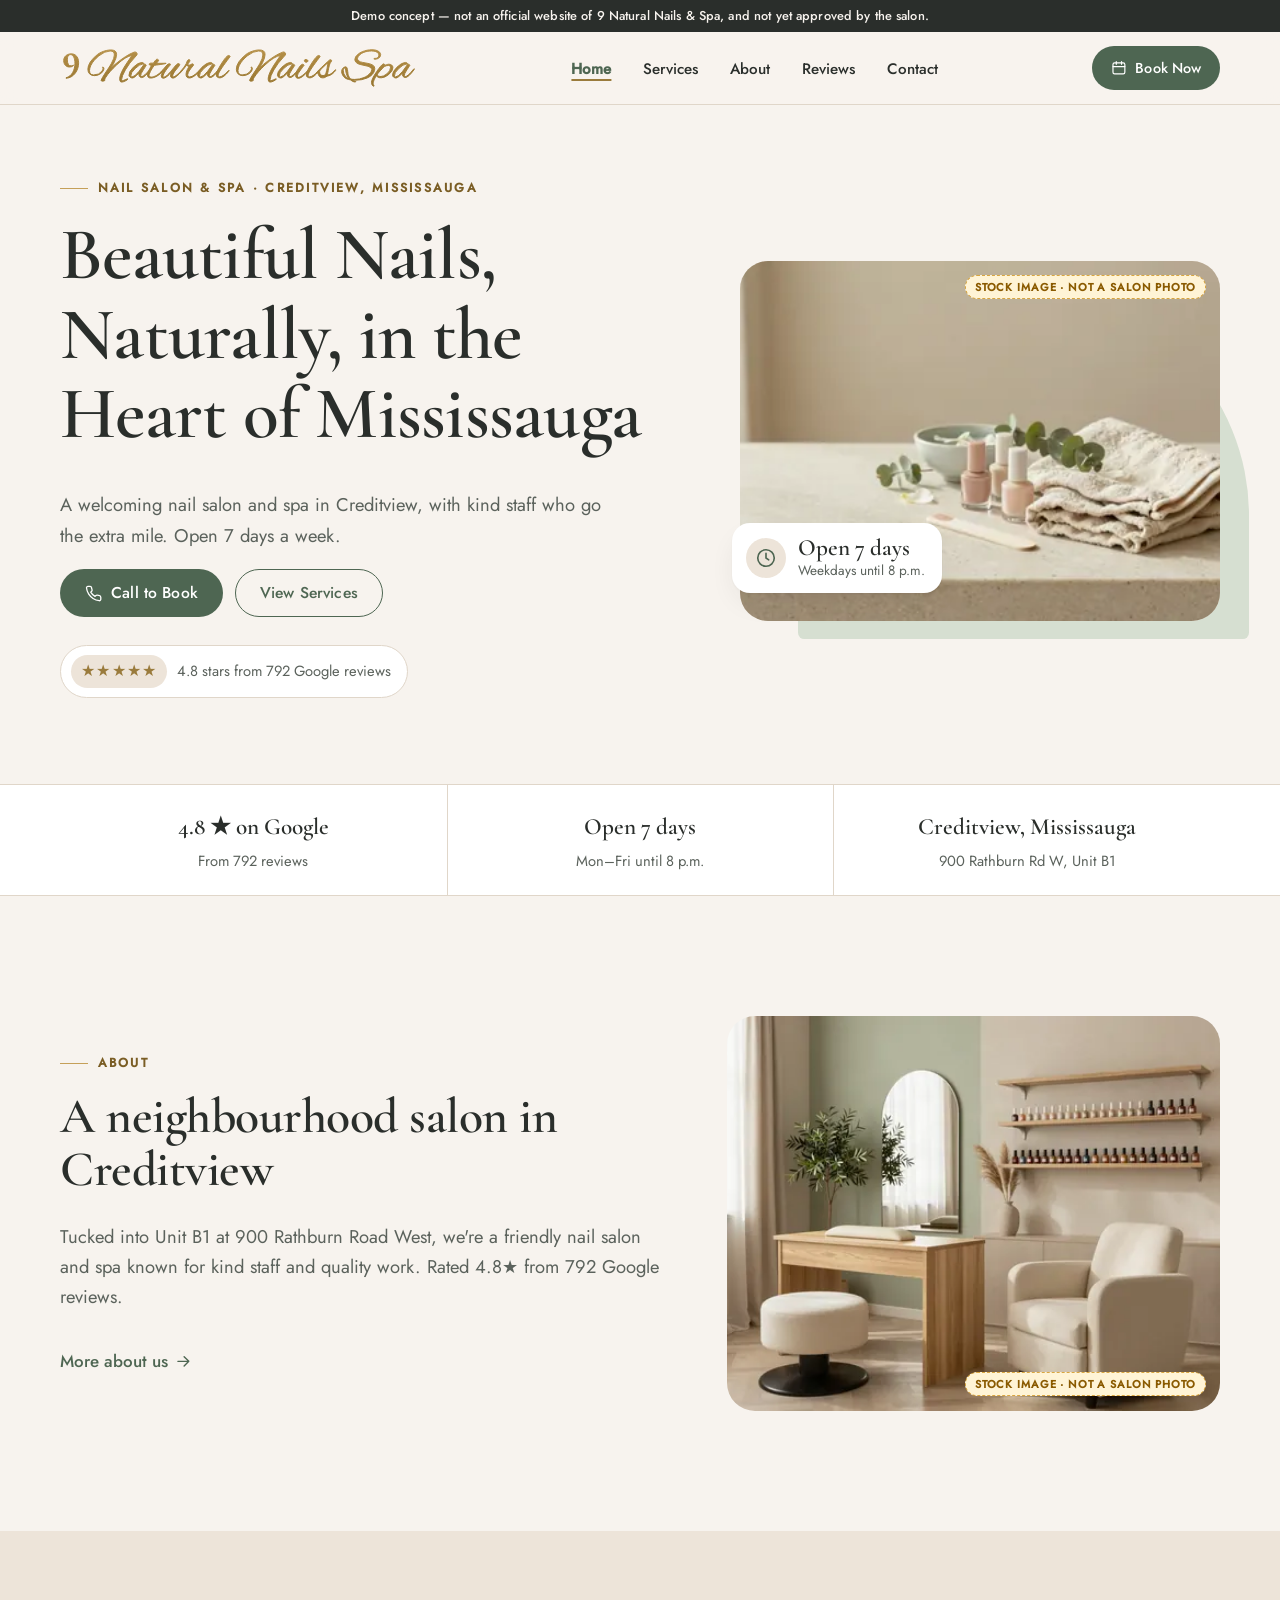
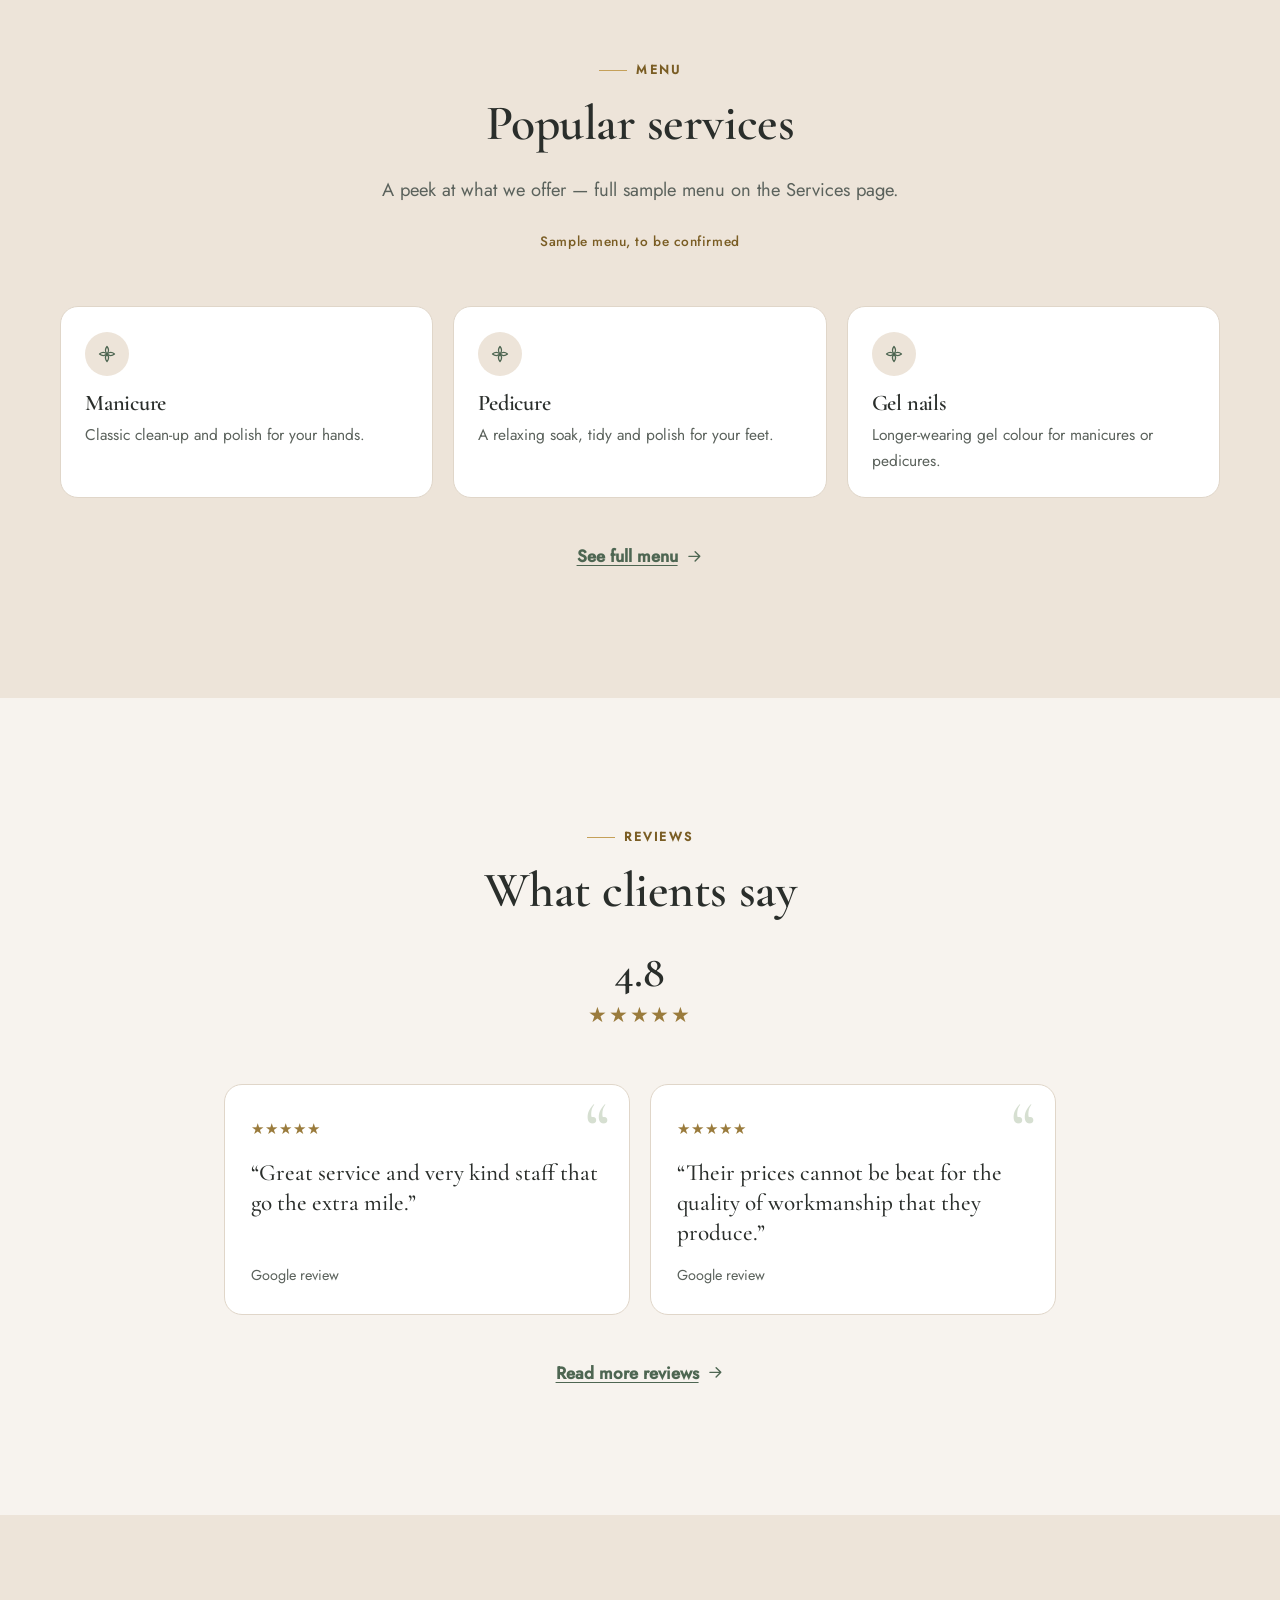
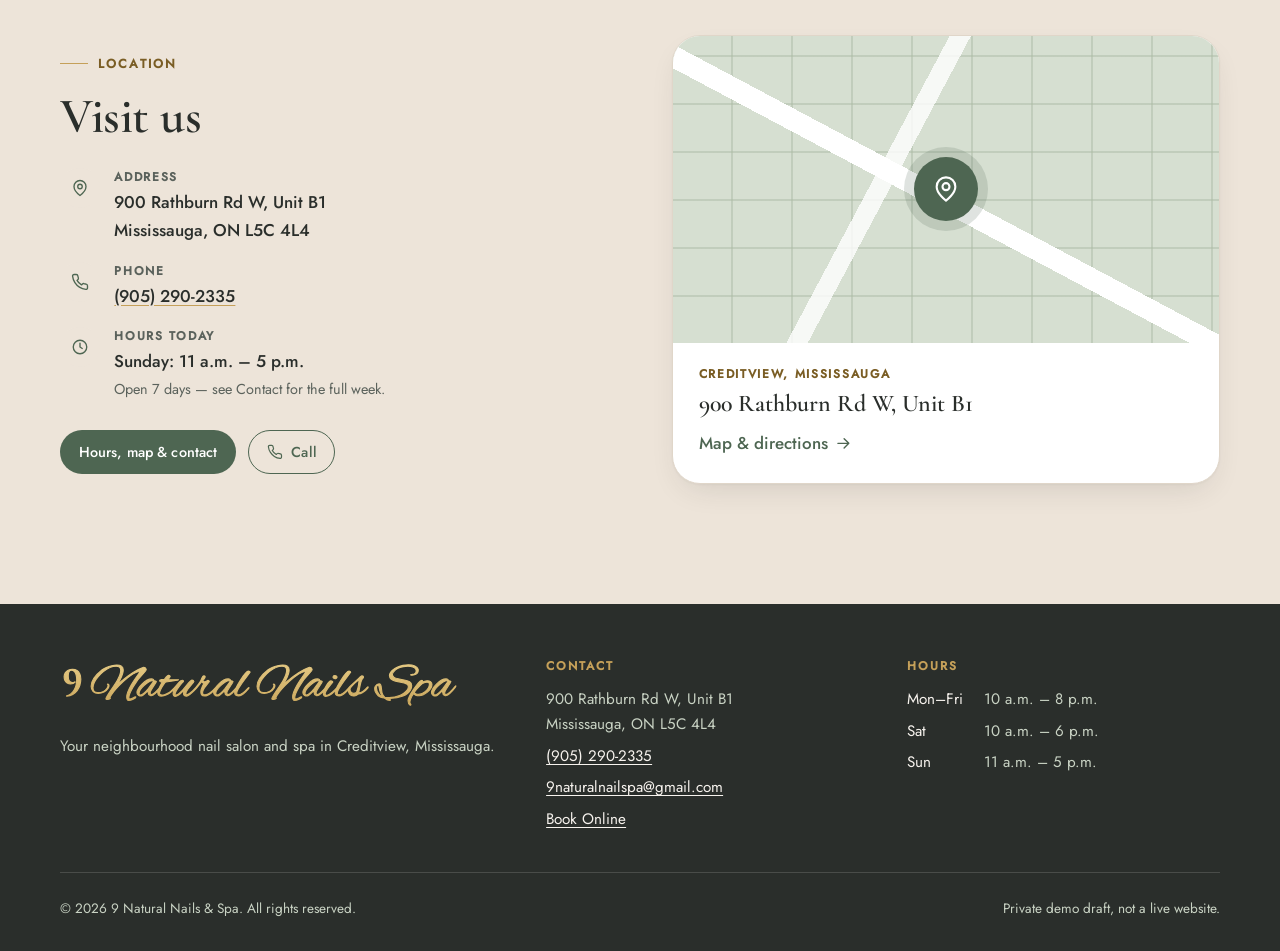
==== index.html @ 004d3442 "Add the static demo site for GitHub Pages. Publish the finished site at the repository root and note" ====
<!doctype html>
<html lang="en-CA">
<head>
  <meta charset="utf-8">
  <meta name="viewport" content="width=device-width, initial-scale=1, viewport-fit=cover">
  <title>9 Natural Nails &amp; Spa | Nail Salon Mississauga, Creditview</title>
  <meta name="description" content="Rated 4.8★ from 792 Google reviews. 9 Natural Nails &amp; Spa is a friendly nail salon and spa on Rathburn Rd W in Mississauga&#39;s Creditview. Open 7 days.">
  <meta name="robots" content="noindex, nofollow">
  <meta name="theme-color" content="#F7F3EE">
  <link rel="preload" href="fonts/cormorant-normal-500-600-latin.woff2" as="font" type="font/woff2" crossorigin>
  <link rel="preload" href="fonts/jost-normal-400-500-latin.woff2" as="font" type="font/woff2" crossorigin>
  <link rel="stylesheet" href="css/site.css?v=85d7e71a">
  <link rel="icon" type="image/svg+xml" href="img/logo-existing-refresh-mark.svg">
  <link rel="icon" href="img/favicon-existing-refresh.ico" sizes="any">
  <link rel="apple-touch-icon" href="img/apple-touch-icon-existing-refresh.png">
  <script type="application/ld+json">{"@context": "https://schema.org", "@type": "NailSalon", "name": "9 Natural Nails & Spa", "telephone": "+19052902335", "address": {"@type": "PostalAddress", "streetAddress": "900 Rathburn Rd W Unit B1", "addressLocality": "Mississauga", "addressRegion": "ON", "postalCode": "L5C 4L4", "addressCountry": "CA"}, "openingHoursSpecification": [{"@type": "OpeningHoursSpecification", "dayOfWeek": "https://schema.org/Monday", "opens": "10:00", "closes": "20:00"}, {"@type": "OpeningHoursSpecification", "dayOfWeek": "https://schema.org/Tuesday", "opens": "10:00", "closes": "20:00"}, {"@type": "OpeningHoursSpecification", "dayOfWeek": "https://schema.org/Wednesday", "opens": "10:00", "closes": "20:00"}, {"@type": "OpeningHoursSpecification", "dayOfWeek": "https://schema.org/Thursday", "opens": "10:00", "closes": "20:00"}, {"@type": "OpeningHoursSpecification", "dayOfWeek": "https://schema.org/Friday", "opens": "10:00", "closes": "20:00"}, {"@type": "OpeningHoursSpecification", "dayOfWeek": "https://schema.org/Saturday", "opens": "10:00", "closes": "18:00"}, {"@type": "OpeningHoursSpecification", "dayOfWeek": "https://schema.org/Sunday", "opens": "11:00", "closes": "17:00"}], "email": "9naturalnailspa@gmail.com", "hasMap": "https://www.google.com/maps/place/?q=place_id:ChIJ14RXcDBBK4gRsct4Qrg2f5c"}</script>
</head>
<body class="page-home">
<aside class="demo-banner" aria-label="Demo notice">
  <p class="container">Demo concept — not an official website of 9 Natural Nails &amp; Spa, and not yet approved by the salon.</p>
</aside>
<a class="skip-link" href="#main">Skip to content</a>
<header class="site-header">
  <div class="container header-inner">
    <a class="brand" href="index.html" aria-current="page">
      <img src="img/logo-existing-refresh.svg" alt="9 Natural Nails &amp; Spa" width="797" height="98">
    </a>

    <nav class="site-nav desktop-nav" aria-label="Main">
      <ul>
        <li><a href="index.html" aria-current="page">Home</a></li>
        <li><a href="services.html">Services</a></li>
        <li><a href="about.html">About</a></li>
        <li><a href="reviews.html">Reviews</a></li>
        <li><a href="contact.html">Contact</a></li>
      </ul>
    </nav>

    <div class="header-actions">
      <a class="btn btn--primary btn--sm header-book" href="contact.html#book"><svg viewBox="0 0 24 24" fill="none" stroke="currentColor" stroke-width="1.8" stroke-linecap="round" stroke-linejoin="round" aria-hidden="true" focusable="false"><rect x="3" y="4.5" width="18" height="16.5" rx="2.5"/><path d="M16 2.5v4M8 2.5v4M3 10h18"/></svg><span>Book Now</span></a>
      <button type="button" class="menu-toggle" id="menu-toggle" aria-controls="mobile-nav" aria-expanded="false">
        <span class="menu-toggle__icon" aria-hidden="true"><svg viewBox="0 0 24 24" fill="none" stroke="currentColor" stroke-width="1.8" stroke-linecap="round" aria-hidden="true" focusable="false"><path d="M4 7h16M4 12h16M4 17h16"/></svg></span>
        <span class="menu-toggle__label">Menu</span>
      </button>
    </div>
  </div>

  <div class="mobile-nav" id="mobile-nav" hidden>
    <nav aria-label="Mobile">
      <ul>
        <li><a href="index.html" aria-current="page">Home</a></li>
        <li><a href="services.html">Services</a></li>
        <li><a href="about.html">About</a></li>
        <li><a href="reviews.html">Reviews</a></li>
        <li><a href="contact.html">Contact</a></li>
        <li><a href="contact.html#book">Book Now</a></li>
        <li><a href="tel:+19052902335">Call (905) 290-2335</a></li>
      </ul>
    </nav>
  </div>
</header>
<main id="main">

<section class="hero hero--compact" aria-labelledby="hero-title">
  <div class="container hero-grid">
    <div class="hero-copy">
      <p class="eyebrow">Nail salon &amp; spa · Creditview, Mississauga</p>
      <h1 id="hero-title">Beautiful Nails, Naturally, in the Heart of Mississauga</h1>
      <p class="lead">A welcoming nail salon and spa in Creditview, with kind staff who go the extra mile. Open 7 days a week.</p>
      <div class="btn-row">
        <a class="btn btn--primary" href="tel:+19052902335"><svg viewBox="0 0 24 24" fill="none" stroke="currentColor" stroke-width="1.8" stroke-linecap="round" stroke-linejoin="round" aria-hidden="true" focusable="false"><path d="M22 16.9v3a2 2 0 0 1-2.2 2 19.8 19.8 0 0 1-8.6-3.1 19.5 19.5 0 0 1-6-6A19.8 19.8 0 0 1 2.1 4.2 2 2 0 0 1 4.1 2h3a2 2 0 0 1 2 1.7c.1 1 .4 1.9.7 2.8a2 2 0 0 1-.5 2.1L8 9.9a16 16 0 0 0 6 6l1.3-1.3a2 2 0 0 1 2.1-.4c.9.3 1.8.6 2.8.7a2 2 0 0 1 1.7 2z"/></svg>Call to Book</a>
        <a class="btn btn--ghost" href="services.html">View Services</a>
      </div>
      <p class="rating-chip"><span class="stars" aria-hidden="true">★★★★★</span><span>4.8 stars from 792 Google reviews</span></p>
    </div>
    <div class="hero-media">
      <div class="media media--hero" style="--focus: 72% 50%"><span class="ph-badge stock-badge">Stock image · not a salon photo</span>
  <img src="img/hero-800.webp" srcset="img/hero-480.webp 480w, img/hero-800.webp 800w, img/hero-1200.webp 1200w, img/hero-1600.webp 1600w" sizes="(min-width: 900px) 480px, 92vw" width="2048" height="1152" alt="Nude nail polish bottles, eucalyptus and a soft folded towel on a stone counter" fetchpriority="high" decoding="async">
</div>
      <p class="hero-badge"><svg viewBox="0 0 24 24" fill="none" stroke="currentColor" stroke-width="1.8" stroke-linecap="round" stroke-linejoin="round" aria-hidden="true" focusable="false"><circle cx="12" cy="12" r="9"/><path d="M12 7v5l3 2"/></svg><span><strong>Open 7 days</strong>Weekdays until 8 p.m.</span></p>
    </div>
  </div>
</section>

<section class="highlights" aria-label="At a glance">
  <ul class="container">
    <li><strong>4.8 ★ on Google</strong><span>From 792 reviews</span></li>
    <li><strong>Open 7 days</strong><span>Mon–Fri until 8 p.m.</span></li>
    <li><strong>Creditview, Mississauga</strong><span>900 Rathburn Rd W, Unit B1</span></li>
  </ul>
</section>

<section class="section" aria-labelledby="welcome-title">
  <div class="container teaser-grid">
    <div>
      <p class="eyebrow">About</p>
      <h2 id="welcome-title">A neighbourhood salon in Creditview</h2>
      <p class="lead">Tucked into Unit B1 at 900 Rathburn Road West, we&#39;re a friendly nail salon and spa known for kind staff and quality work. Rated 4.8★ from 792 Google reviews.</p>
      <a class="text-link" href="about.html">More about us<svg viewBox="0 0 24 24" fill="none" stroke="currentColor" stroke-width="1.8" stroke-linecap="round" stroke-linejoin="round" aria-hidden="true" focusable="false"><path d="M5 12h14M13 6l6 6-6 6"/></svg></a>
    </div>
    <div class="teaser-media">
      <div class="media "><span class="ph-badge stock-badge">Stock image · not a salon photo</span>
  <img src="img/interior-800.webp" srcset="img/interior-480.webp 480w, img/interior-800.webp 800w, img/interior-1200.webp 1200w, img/interior-1600.webp 1600w" sizes="(min-width: 900px) 480px, 92vw" width="1600" height="1200" alt="Calm, minimalist manicure station with a sage accent wall and shelves of nail polish" loading="lazy" decoding="async">
</div>
    </div>
  </div>
</section>

<section class="section section--alt" aria-labelledby="home-services-title">
  <div class="container">
    <div class="section-head section-head--center">
      <p class="eyebrow">Menu</p>
      <h2 id="home-services-title">Popular services</h2>
      <p class="lead">A peek at what we offer — full sample menu on the Services page.</p><p class="sample-note">Sample menu, to be confirmed</p>
    </div>
    <ul class="services-grid">
      <li class="service-card">
        <span class="service-card__icon"><svg viewBox="0 0 24 24" fill="none" stroke="currentColor" stroke-width="1.5" stroke-linecap="round" stroke-linejoin="round" aria-hidden="true" focusable="false"><path d="M12 3c2.5 3 2.5 6 0 9-2.5-3-2.5-6 0-9z"/><path d="M12 12c3-2.5 6-2.5 9 0-3 2.5-6 2.5-9 0z"/><path d="M12 12c-3-2.5-6-2.5-9 0 3 2.5 6 2.5 9 0z"/><path d="M12 12c2.5 3 2.5 6 0 9-2.5-3-2.5-6 0-9z"/></svg></span>
        <h3>Manicure</h3><p>Classic clean-up and polish for your hands.</p>
      </li>
      <li class="service-card">
        <span class="service-card__icon"><svg viewBox="0 0 24 24" fill="none" stroke="currentColor" stroke-width="1.5" stroke-linecap="round" stroke-linejoin="round" aria-hidden="true" focusable="false"><path d="M12 3c2.5 3 2.5 6 0 9-2.5-3-2.5-6 0-9z"/><path d="M12 12c3-2.5 6-2.5 9 0-3 2.5-6 2.5-9 0z"/><path d="M12 12c-3-2.5-6-2.5-9 0 3 2.5 6 2.5 9 0z"/><path d="M12 12c2.5 3 2.5 6 0 9-2.5-3-2.5-6 0-9z"/></svg></span>
        <h3>Pedicure</h3><p>A relaxing soak, tidy and polish for your feet.</p>
      </li>
      <li class="service-card">
        <span class="service-card__icon"><svg viewBox="0 0 24 24" fill="none" stroke="currentColor" stroke-width="1.5" stroke-linecap="round" stroke-linejoin="round" aria-hidden="true" focusable="false"><path d="M12 3c2.5 3 2.5 6 0 9-2.5-3-2.5-6 0-9z"/><path d="M12 12c3-2.5 6-2.5 9 0-3 2.5-6 2.5-9 0z"/><path d="M12 12c-3-2.5-6-2.5-9 0 3 2.5 6 2.5 9 0z"/><path d="M12 12c2.5 3 2.5 6 0 9-2.5-3-2.5-6 0-9z"/></svg></span>
        <h3>Gel nails</h3><p>Longer-wearing gel colour for manicures or pedicures.</p>
      </li>
    </ul>
    <p class="center-link"><a href="services.html">See full menu<svg viewBox="0 0 24 24" fill="none" stroke="currentColor" stroke-width="1.8" stroke-linecap="round" stroke-linejoin="round" aria-hidden="true" focusable="false"><path d="M5 12h14M13 6l6 6-6 6"/></svg></a></p>
  </div>
</section>

<section class="section" aria-labelledby="home-reviews-title">
  <div class="container">
    <div class="section-head section-head--center">
      <p class="eyebrow">Reviews</p>
      <h2 id="home-reviews-title">What clients say</h2>
      <div class="rating-summary rating-summary--sm">
        <span class="rating-summary__score" aria-hidden="true">4.8</span>
        <span class="stars" role="img" aria-label="4.8 out of 5 stars">★★★★★</span>
      </div>
    </div>
    <ul class="quotes quotes--two">
      <li>
        <figure class="quote"><span class="stars" role="img" aria-label="5 out of 5 stars">★★★★★</span>
          <blockquote><p>“Great service and very kind staff that go the extra mile.”</p></blockquote>
          <figcaption>Google review</figcaption>
        </figure>
      </li>
      <li>
        <figure class="quote"><span class="stars" role="img" aria-label="5 out of 5 stars">★★★★★</span>
          <blockquote><p>“Their prices cannot be beat for the quality of workmanship that they produce.”</p></blockquote>
          <figcaption>Google review</figcaption>
        </figure>
      </li>
    </ul>
    <p class="center-link"><a href="reviews.html">Read more reviews<svg viewBox="0 0 24 24" fill="none" stroke="currentColor" stroke-width="1.8" stroke-linecap="round" stroke-linejoin="round" aria-hidden="true" focusable="false"><path d="M5 12h14M13 6l6 6-6 6"/></svg></a></p>
  </div>
</section>

<section class="section section--alt" aria-labelledby="home-visit-title">
  <div class="container visit-split">
    <div class="visit-slim">
      <p class="eyebrow">Location</p>
      <h2 id="home-visit-title">Visit us</h2>
      <ul class="contact-list">
        <li><span class="ico"><svg viewBox="0 0 24 24" fill="none" stroke="currentColor" stroke-width="1.8" stroke-linecap="round" stroke-linejoin="round" aria-hidden="true" focusable="false"><path d="M20 10c0 6-8 12-8 12S4 16 4 10a8 8 0 0 1 16 0z"/><circle cx="12" cy="10" r="3"/></svg></span><div><span class="label">Address</span>
          <span class="value">900 Rathburn Rd W, Unit B1<br>Mississauga, ON L5C 4L4</span></div></li>
        <li><span class="ico"><svg viewBox="0 0 24 24" fill="none" stroke="currentColor" stroke-width="1.8" stroke-linecap="round" stroke-linejoin="round" aria-hidden="true" focusable="false"><path d="M22 16.9v3a2 2 0 0 1-2.2 2 19.8 19.8 0 0 1-8.6-3.1 19.5 19.5 0 0 1-6-6A19.8 19.8 0 0 1 2.1 4.2 2 2 0 0 1 4.1 2h3a2 2 0 0 1 2 1.7c.1 1 .4 1.9.7 2.8a2 2 0 0 1-.5 2.1L8 9.9a16 16 0 0 0 6 6l1.3-1.3a2 2 0 0 1 2.1-.4c.9.3 1.8.6 2.8.7a2 2 0 0 1 1.7 2z"/></svg></span><div><span class="label">Phone</span><a href="tel:+19052902335">(905) 290-2335</a></div></li>
        <li><span class="ico"><svg viewBox="0 0 24 24" fill="none" stroke="currentColor" stroke-width="1.8" stroke-linecap="round" stroke-linejoin="round" aria-hidden="true" focusable="false"><circle cx="12" cy="12" r="9"/><path d="M12 7v5l3 2"/></svg></span><div><span class="label">Hours today</span>
          <span class="value" id="hours-today"
            data-hours='[{"day": "Monday", "display": "10 a.m. – 8 p.m.", "closed": false}, {"day": "Tuesday", "display": "10 a.m. – 8 p.m.", "closed": false}, {"day": "Wednesday", "display": "10 a.m. – 8 p.m.", "closed": false}, {"day": "Thursday", "display": "10 a.m. – 8 p.m.", "closed": false}, {"day": "Friday", "display": "10 a.m. – 8 p.m.", "closed": false}, {"day": "Saturday", "display": "10 a.m. – 6 p.m.", "closed": false}, {"day": "Sunday", "display": "11 a.m. – 5 p.m.", "closed": false}]'>Mon–Fri 10 a.m. – 8 p.m. · Sat 10 a.m. – 6 p.m. · Sun 11 a.m. – 5 p.m.</span>
          <span class="sub" id="hours-today-note">Full week shown until JavaScript loads.</span>
        </div></li>
      </ul>
      <div class="btn-row">
        <a class="btn btn--primary btn--sm" href="contact.html">Hours, map &amp; contact</a>
        <a class="btn btn--ghost btn--sm" href="tel:+19052902335" aria-label="Call (905) 290-2335"><svg viewBox="0 0 24 24" fill="none" stroke="currentColor" stroke-width="1.8" stroke-linecap="round" stroke-linejoin="round" aria-hidden="true" focusable="false"><path d="M22 16.9v3a2 2 0 0 1-2.2 2 19.8 19.8 0 0 1-8.6-3.1 19.5 19.5 0 0 1-6-6A19.8 19.8 0 0 1 2.1 4.2 2 2 0 0 1 4.1 2h3a2 2 0 0 1 2 1.7c.1 1 .4 1.9.7 2.8a2 2 0 0 1-.5 2.1L8 9.9a16 16 0 0 0 6 6l1.3-1.3a2 2 0 0 1 2.1-.4c.9.3 1.8.6 2.8.7a2 2 0 0 1 1.7 2z"/></svg>Call</a>
      </div>
    </div>
    <a class="map-card" href="contact.html#map">
      <span class="map-card__art" aria-hidden="true"><span class="map-card__pin"><svg viewBox="0 0 24 24" fill="none" stroke="currentColor" stroke-width="1.8" stroke-linecap="round" stroke-linejoin="round" aria-hidden="true" focusable="false"><path d="M20 10c0 6-8 12-8 12S4 16 4 10a8 8 0 0 1 16 0z"/><circle cx="12" cy="10" r="3"/></svg></span></span>
      <span class="map-card__body">
        <span class="map-card__kicker">Creditview, Mississauga</span>
        <span class="map-card__title">900 Rathburn Rd W, Unit B1</span>
        <span class="map-card__link">Map &amp; directions<svg viewBox="0 0 24 24" fill="none" stroke="currentColor" stroke-width="1.8" stroke-linecap="round" stroke-linejoin="round" aria-hidden="true" focusable="false"><path d="M5 12h14M13 6l6 6-6 6"/></svg></span>
      </span>
    </a>
  </div>
</section>

</main>
<footer class="site-footer">
  <div class="container">
    <div class="footer-grid">
      <div>
        <a class="brand" href="index.html"><img src="img/logo-existing-refresh-reversed.svg" alt="9 Natural Nails &amp; Spa" width="797" height="98" decoding="async">
        </a>
        <p style="margin-top:1rem">Your neighbourhood nail salon and spa in Creditview, Mississauga.</p>
      </div>
      <div>
        <h2>Contact</h2>
        <ul>
          <li>900 Rathburn Rd W, Unit B1<br>Mississauga, ON L5C 4L4</li>
          <li><a href="tel:+19052902335">(905) 290-2335</a></li><li><a href="mailto:9naturalnailspa@gmail.com">9naturalnailspa@gmail.com</a></li>
          <li><a href="contact.html#book">Book Online</a></li>
        </ul>
      </div>
      <div>
        <h2>Hours</h2>
        <ul>
          <li><span class="footer-day">Mon–Fri</span> 10 a.m. – 8 p.m.</li>
          <li><span class="footer-day">Sat</span> 10 a.m. – 6 p.m.</li>
          <li><span class="footer-day">Sun</span> 11 a.m. – 5 p.m.</li>
        </ul>
      </div>
    </div>
    <div class="footer-bottom">
      <span>© 2026 9 Natural Nails &amp; Spa. All rights reserved.</span><span>Private demo draft, not a live website.</span>
    </div>
  </div>
</footer>

<nav class="mobile-callbar" aria-label="Quick actions">
  <a class="btn btn--primary" href="tel:+19052902335" aria-label="Call (905) 290-2335"><svg viewBox="0 0 24 24" fill="none" stroke="currentColor" stroke-width="1.8" stroke-linecap="round" stroke-linejoin="round" aria-hidden="true" focusable="false"><path d="M22 16.9v3a2 2 0 0 1-2.2 2 19.8 19.8 0 0 1-8.6-3.1 19.5 19.5 0 0 1-6-6A19.8 19.8 0 0 1 2.1 4.2 2 2 0 0 1 4.1 2h3a2 2 0 0 1 2 1.7c.1 1 .4 1.9.7 2.8a2 2 0 0 1-.5 2.1L8 9.9a16 16 0 0 0 6 6l1.3-1.3a2 2 0 0 1 2.1-.4c.9.3 1.8.6 2.8.7a2 2 0 0 1 1.7 2z"/></svg>Call</a>
  <a class="btn btn--ghost" href="contact.html"><svg viewBox="0 0 24 24" fill="none" stroke="currentColor" stroke-width="1.8" stroke-linecap="round" stroke-linejoin="round" aria-hidden="true" focusable="false"><path d="M20 10c0 6-8 12-8 12S4 16 4 10a8 8 0 0 1 16 0z"/><circle cx="12" cy="10" r="3"/></svg>Visit</a>
</nav>
<script src="js/site.js?v=85d7e71a" defer></script>
</body>
</html>
---- css/site.css ----
@font-face {
  font-family: "Cormorant Garamond";
  font-style: normal;
  font-weight: 500 600;
  font-display: swap;
  src: url("../fonts/cormorant-normal-500-600-latin.woff2") format("woff2");
}
@font-face {
  font-family: "Jost";
  font-style: normal;
  font-weight: 400 500;
  font-display: swap;
  src: url("../fonts/jost-normal-400-500-latin.woff2") format("woff2");
}

:root {

  --color-ink:          #2A2E2B;
  --color-primary:      #4E6652;
  --color-primary-dark: #3E5242;
  --color-secondary:    #A9B8A2;
  --color-gold:         #C5A059;
  --color-gold-light:   #E6CB85;
  --color-gold-text:    #7A5D24;
  --color-gold-ui:      #9A7B3C;
  --gradient-gold:      linear-gradient(180deg, #E6CB85, #C9A55A);
  --color-accent:       var(--color-gold);
  --color-accent-text:  var(--color-gold-text);
  --color-surface-sand: #EDE4D9;
  --color-bg:           #F7F3EE;
  --color-on-primary:   #FFFFFF;

  --color-text:         var(--color-ink);
  --color-text-muted:   #5B625C;
  --color-surface:      #FFFFFF;
  --color-surface-alt:  var(--color-surface-sand);
  --color-line:         #E0D6C9;
  --color-primary-ink:  var(--color-on-primary);
  --color-accent-soft:  #D6DFD1;
  --color-star:         var(--color-gold-ui);
  --color-dark:         var(--color-ink);
  --color-dark-ink:     var(--color-bg);
  --color-footer-bg:    var(--color-ink);
  --color-footer-ink:   var(--color-bg);
  --color-footer-muted: #C9D3C4;
  --color-footer-head:  var(--color-gold);

  --font-display: "Cormorant Garamond", "Cormorant", Garamond, "Times New Roman", serif;
  --font-body:    "Jost", "Helvetica Neue", Arial, sans-serif;
  --fw-display: 600;
  --fw-display-light: 500;
  --fw-body: 400;
  --fw-body-strong: 500;

  --radius-sm: 10px;
  --radius-md: 18px;
  --radius-lg: 28px;
  --radius-arch: 999px 999px var(--radius-lg) var(--radius-lg);
  --shadow-soft: 0 1px 2px rgba(42, 46, 43, .04), 0 12px 32px -12px rgba(42, 46, 43, .16);
  --container: 1160px;
  --logo-height: 44px;
}

*, *::before, *::after { box-sizing: border-box; }
html { -webkit-text-size-adjust: 100%; scroll-behavior: smooth; scroll-padding-top: 88px; }
@media (prefers-reduced-motion: reduce) { html { scroll-behavior: auto; } * { transition: none !important; } }
body {
  margin: 0;
  font-family: var(--font-body);
  font-weight: var(--fw-body, 400);
  font-size: 1.0625rem;
  line-height: 1.65;
  color: var(--color-text);
  background: var(--color-bg);
  text-rendering: optimizeLegibility;
  -webkit-font-smoothing: antialiased;
}
img { max-width: 100%; height: auto; display: block; }
a { color: var(--color-primary); text-underline-offset: .2em; }
a:hover { color: var(--color-primary-dark); }
:focus-visible { outline: 3px solid var(--color-gold-ui, #9A7B3C); outline-offset: 3px; border-radius: 4px; }

h1, h2, h3 { font-family: var(--font-display); font-weight: var(--fw-display, 600); line-height: 1.08; letter-spacing: -.01em; margin: 0 0 .5em; color: var(--color-text); font-variant-numeric: lining-nums; }
h1 { font-size: clamp(2.6rem, 9vw, 4.6rem); }
h2 { font-size: clamp(2.1rem, 6vw, 3.1rem); }
h3 { font-size: 1.55rem; }
p { margin: 0 0 1em; }

.container { width: min(100% - 2.5rem, var(--container)); margin-inline: auto; }
.section { padding-block: clamp(4rem, 10vw, 7.5rem); }
.section--alt { background: var(--color-surface-alt); }
.section-head { max-width: 40rem; margin-bottom: clamp(2rem, 5vw, 3.25rem); }
.section-head--center { margin-inline: auto; text-align: center; }
.eyebrow {
  display: inline-flex; align-items: center; gap: .6rem;
  font-size: .78rem; font-weight: 600; letter-spacing: .18em; text-transform: uppercase;
  color: var(--color-accent-text, var(--color-primary)); margin-bottom: 1rem;
}
.eyebrow::before { content: ""; width: 1.75rem; height: 1px; background: var(--color-accent); }
.media img { object-position: var(--focus, 50% 50%); }
.media .stock-badge { position: absolute; right: .9rem; bottom: .9rem; z-index: 2; margin: 0; }
.lead { font-size: 1.15rem; color: var(--color-text-muted); }
.muted { color: var(--color-text-muted); }

.skip-link { position: absolute; left: -999px; top: .5rem; z-index: 100; background: var(--color-dark); color: var(--color-dark-ink); padding: .6rem 1rem; border-radius: var(--radius-sm); }
.skip-link:focus { left: .5rem; }
.visually-hidden { position: absolute !important; width: 1px; height: 1px; overflow: hidden; clip: rect(0 0 0 0); white-space: nowrap; }

.ph-badge {
  display: inline-block; vertical-align: middle;
  font: 600 .68rem/1 var(--font-body); letter-spacing: .08em; text-transform: uppercase;
  color: #8a5a00; background: #fff4d6; border: 1px dashed #d9a640;
  padding: .35rem .55rem; border-radius: 999px; margin: 0 0 .9rem;
}
.ph-badge--float { position: absolute; top: 1rem; left: 50%; transform: translateX(-50%); margin: 0; z-index: 2; white-space: nowrap; }
.ph-badge--inline { margin: 0 0 0 .4rem; }
.ph-inline {
  background: #fff4d6; color: #7a4f00; border: 1px dashed #d9a640; border-radius: 6px;
  padding: .05em .4em; font: 500 .82em/1.5 var(--font-body); font-style: normal; white-space: normal;
  box-decoration-break: clone; -webkit-box-decoration-break: clone;
}

.btn {
  display: inline-flex; align-items: center; justify-content: center; gap: .55rem;
  min-height: 48px; padding: .8rem 1.5rem; border-radius: 999px;
  font: var(--fw-body-strong, 500) .98rem/1.2 var(--font-body); letter-spacing: .01em; text-decoration: none;
  border: 1.5px solid transparent; transition: background .2s, color .2s, border-color .2s, transform .2s;
}
.btn svg { width: 1.1em; height: 1.1em; flex: none; }
.btn--primary { background: var(--color-primary); color: var(--color-primary-ink); }
.btn--primary:hover { background: var(--color-primary-dark); color: var(--color-primary-ink); transform: translateY(-1px); }
.btn--ghost { border-color: var(--color-primary); color: var(--color-primary); background: transparent; }
.btn--ghost:hover { background: var(--color-primary); color: var(--color-primary-ink); }
.btn--light { background: var(--color-dark-ink); color: var(--color-dark); }
.btn--light:hover { background: #fff; color: var(--color-primary-dark); }
.btn--outline-light { border-color: color-mix(in srgb, var(--color-dark-ink) 60%, transparent); color: var(--color-dark-ink); }
.btn--outline-light:hover { border-color: var(--color-dark-ink); color: var(--color-dark-ink); background: color-mix(in srgb, var(--color-dark-ink) 10%, transparent); }
.btn--sm { min-height: 42px; padding: .55rem 1.1rem; font-size: .9rem; }
.btn-row { display: flex; flex-wrap: wrap; gap: .75rem; }

.site-header {
  position: sticky; top: 0; z-index: 50;
  background: color-mix(in srgb, var(--color-bg) 88%, transparent);
  backdrop-filter: saturate(160%) blur(12px); -webkit-backdrop-filter: saturate(160%) blur(12px);
  border-bottom: 1px solid var(--color-line);
}
.header-inner { display: flex; align-items: center; justify-content: space-between; gap: 1rem; min-height: 72px; }
.brand { display: inline-flex; align-items: baseline; gap: .45rem; text-decoration: none; color: var(--color-text); line-height: 1; }
.brand:hover { color: var(--color-text); }
.brand img { height: var(--logo-height); width: auto; max-width: min(62vw, 340px); }
.brand__primary { font-family: var(--font-display); font-size: 1.7rem; font-weight: 600; }
.brand__secondary { font-size: .7rem; font-weight: 600; letter-spacing: .2em; text-transform: uppercase; color: var(--color-text-muted); }
.header-actions { display: flex; align-items: center; gap: .5rem; }
.header-call { display: none; }

.site-nav ul { list-style: none; margin: 0; padding: 0; }
.site-nav a { text-decoration: none; color: var(--color-text); font-weight: 500; font-size: .95rem; }
.site-nav a:hover { color: var(--color-primary); }

.desktop-nav { display: none; }

.hero { padding-block: clamp(2.5rem, 8vw, 6rem) clamp(3.5rem, 9vw, 6.5rem); overflow: hidden; }
.hero-grid { display: grid; gap: 2.75rem; align-items: center; }
.hero h1 em { font-style: normal; color: var(--color-primary); }
.hero .lead { max-width: 34rem; }
.rating-chip {
  display: inline-flex; align-items: center; gap: .6rem; margin-top: 1.75rem;
  padding: .55rem 1rem .55rem .65rem; border-radius: 999px; background: var(--color-surface);
  border: 1px solid var(--color-line); font-size: .92rem; color: var(--color-text-muted);
}
.rating-chip strong { color: var(--color-text); }
.stars { color: var(--color-star); letter-spacing: .08em; font-size: 1rem; }
.rating-chip .stars { background: var(--color-surface-alt); border-radius: 999px; padding: .2rem .6rem; }

.hero-media { position: relative; max-width: 30rem; width: 100%; margin-inline: auto; }
.hero-media::before {
  content: ""; position: absolute; inset: 8% -6% -5% 12%; border-radius: var(--radius-arch);
  background: var(--color-accent-soft); z-index: 0;
}
.media--hero { position: relative; z-index: 1; border-radius: var(--radius-lg); aspect-ratio: 4 / 3; }
.media--hero img { object-position: var(--focus, 72% 50%); }
.hero-badge {
  position: absolute; z-index: 2; left: -.5rem; bottom: 1.75rem; margin: 0;
  background: var(--color-surface); border-radius: var(--radius-md); box-shadow: var(--shadow-soft);
  padding: .85rem 1.1rem .85rem .85rem; display: flex; align-items: center; gap: .75rem; font-size: .85rem; color: var(--color-text-muted); line-height: 1.3;
}
.hero-badge > svg { width: 40px; height: 40px; padding: 9px; border-radius: 50%; background: var(--color-surface-alt); color: var(--color-primary); flex: none; }
.hero-badge span { display: grid; }
.hero-badge strong { font-family: var(--font-display); font-size: 1.45rem; line-height: 1.1; color: var(--color-text); }

.media { position: relative; overflow: hidden; background: var(--color-surface-alt); width: 100%; }
.media img { width: 100%; height: 100%; object-fit: cover; }
.media--placeholder {
  display: grid; place-items: center; text-align: center; position: relative;
  background:
    radial-gradient(120% 80% at 20% 10%, rgba(255,255,255,.75), transparent 60%),
    radial-gradient(90% 70% at 85% 90%, color-mix(in srgb, var(--color-accent) 30%, transparent), transparent 65%),
    linear-gradient(160deg, var(--color-accent-soft), var(--color-surface-alt));
  color: var(--color-text-muted);
}
.media--placeholder .ph-label {
  display: grid; gap: .35rem; justify-items: center; padding: 1.25rem; max-width: 16rem;
  font-size: .82rem; line-height: 1.4;
}
.media--placeholder .ph-label svg { width: 40px; height: 40px; opacity: .55; }
.media--placeholder .ph-label strong { font-family: var(--font-display); font-size: 1.35rem; color: var(--color-text); font-weight: 600; }
.media--placeholder code { font-size: .78rem; background: rgba(255,255,255,.6); padding: .1rem .4rem; border-radius: 6px; }

.highlights { border-block: 1px solid var(--color-line); background: var(--color-surface); }
.highlights ul { list-style: none; margin-block: 0; padding: 0; display: grid; }
.highlights li { padding: 1.4rem 0; display: grid; gap: .15rem; text-align: center; }
.highlights li + li { border-top: 1px solid var(--color-line); }
.highlights strong { font-family: var(--font-display); font-size: 1.45rem; font-weight: 600; }
.highlights span { color: var(--color-text-muted); font-size: .92rem; }

.services-grid { display: grid; gap: 1rem; list-style: none; margin: 0; padding: 0; }
.service-card {
  background: var(--color-surface); border: 1px solid var(--color-line); border-radius: var(--radius-md);
  padding: 1.6rem 1.5rem 1.5rem; display: grid; gap: .4rem; align-content: start;
  transition: transform .25s, box-shadow .25s, border-color .25s;
}
.service-card:hover { transform: translateY(-3px); box-shadow: var(--shadow-soft); border-color: transparent; }
.service-card__icon {
  width: 44px; height: 44px; border-radius: 50%; display: grid; place-items: center; margin-bottom: .55rem;
  background: var(--color-surface-alt); color: var(--color-primary);
}
.service-card__icon svg { width: 20px; height: 20px; }
.service-card h3 { margin: 0; font-size: 1.4rem; }
.service-card p { margin: 0; color: var(--color-text-muted); font-size: .97rem; }
.service-card__price { margin-top: .45rem; font-weight: var(--fw-body-strong, 500); color: var(--color-primary); }

.sample-note { display: inline-block; margin: .5rem 0 0; font: 500 .85rem/1.4 var(--font-body); color: var(--color-accent-text); letter-spacing: .04em; }
.menu-footer { text-align: center; margin: 2.25rem auto 0; color: var(--color-text-muted); }
.menu-footer a { font-weight: 600; white-space: nowrap; }

.gallery { list-style: none; margin: 0; padding: 0; display: grid; grid-template-columns: repeat(2, 1fr); gap: .75rem; }
.gallery .media { aspect-ratio: 1; border-radius: var(--radius-md); }
.gallery li:first-child { grid-column: span 2; }
.gallery li:first-child .media { aspect-ratio: 16 / 10; }

.about-grid { display: grid; gap: 2.5rem; align-items: center; }
.about-media { position: relative; }
.about-media .media { border-radius: var(--radius-lg); aspect-ratio: 5 / 4; }

.rating-summary { display: inline-flex; flex-direction: column; align-items: center; gap: .2rem; margin-top: .5rem; }
.rating-summary__score { font-family: var(--font-display); font-size: 4rem; font-weight: 600; line-height: 1; }
.rating-summary .stars { font-size: 1.3rem; }
.quotes { display: grid; gap: 1rem; list-style: none; margin: 0; padding: 0; }
.quotes > li { display: flex; }
.quotes .quote { flex: 1; display: flex; flex-direction: column; gap: 1rem; }
.quotes .quote figcaption { margin-top: auto; }
.quote {
  margin: 0; background: var(--color-surface); border-radius: var(--radius-md); padding: 2rem 1.6rem 1.6rem;
  border: 1px solid var(--color-line); position: relative; display: grid; gap: 1rem; align-content: space-between;
}
.quote .stars { font-size: .95rem; }
.quote::before {
  content: "\201C"; position: absolute; top: .4rem; right: 1.2rem;
  font-family: var(--font-display); font-size: 4.5rem; line-height: 1; color: var(--color-accent-soft);
}
.quote blockquote { margin: 0; font-family: var(--font-display); font-size: 1.45rem; line-height: 1.3; }
.quote blockquote p { margin: 0; }
.quote figcaption { font-size: .9rem; color: var(--color-text-muted); }
.quote figcaption strong { color: var(--color-text); font-weight: 600; }

.center-link { text-align: center; margin: 2.25rem 0 0; }
.center-link a { display: inline-flex; align-items: center; gap: .45rem; font-weight: 600; }
.center-link svg { width: 1.1em; height: 1.1em; }

.card h3, .card h2.h3 { display: flex; align-items: center; gap: .6rem; margin-top: 0; }
.card h3 svg, .card h2.h3 svg { width: 24px; height: 24px; color: var(--color-primary); flex: none; }
.visit-grid { display: grid; gap: 1.25rem; }
.card { background: var(--color-surface); border: 1px solid var(--color-line); border-radius: var(--radius-lg); padding: clamp(1.5rem, 4vw, 2.5rem); }
.hours-table { width: 100%; border-collapse: collapse; font-size: 1rem; }
.hours-table caption { text-align: left; }
.hours-table th, .hours-table td { padding: .8rem 0; border-bottom: 1px solid var(--color-line); text-align: left; }
.hours-table th { font-weight: 500; }
.hours-table td { text-align: right; color: var(--color-text-muted); font-variant-numeric: tabular-nums; }
.hours-table tr:last-child th, .hours-table tr:last-child td { border-bottom: 0; }
.note { font-size: .88rem; color: var(--color-text-muted); margin: 1.1rem 0 0; }
.contact-list { list-style: none; margin: 0 0 1.75rem; padding: 0; display: grid; gap: 1.1rem; }
.contact-list li { display: grid; grid-template-columns: 40px 1fr; gap: .9rem; align-items: start; }
.contact-list .ico { width: 40px; height: 40px; border-radius: 50%; background: var(--color-surface-alt); color: var(--color-primary); display: grid; place-items: center; }
.contact-list .ico svg { width: 18px; height: 18px; }
.contact-list .label { display: block; font-size: .75rem; letter-spacing: .14em; text-transform: uppercase; color: var(--color-text-muted); font-weight: 600; }
.contact-list .value { display: block; font-weight: 500; }
.contact-list .sub { display: block; font-size: .9rem; color: var(--color-text-muted); margin-top: .2rem; }
.contact-list a { color: var(--color-text); font-weight: 500; text-decoration-color: var(--color-accent); word-break: break-word; }
.map-frame { margin-top: 1.25rem; box-shadow: var(--shadow-soft); border-radius: var(--radius-lg); overflow: hidden; border: 1px solid var(--color-line); background: var(--color-surface-alt); aspect-ratio: 4 / 3; }
.map-frame iframe { display: block; width: 100%; height: 100%; border: 0; }

.cta-band { background: var(--color-dark); color: var(--color-dark-ink); text-align: center; position: relative; overflow: hidden; }
.cta-band::before, .cta-band::after { content: ""; position: absolute; border-radius: 50%; border: 1px solid color-mix(in srgb, var(--color-dark-ink) 22%, transparent); pointer-events: none; }
.cta-band::before { width: 520px; height: 520px; left: -220px; top: -260px; }
.cta-band::after { width: 420px; height: 420px; right: -160px; bottom: -240px; }
.cta-band h2 { color: var(--color-dark-ink); }
.cta-band p { color: var(--color-dark-ink); max-width: 34rem; margin-inline: auto; }
.cta-band .btn-row { justify-content: center; margin-top: 2rem; }
.cta-band .small-print { font-size: .88rem; margin-top: 1.75rem; color: var(--color-dark-ink); }
.footer-day { display: inline-block; min-width: 4.5rem; color: var(--color-footer-ink); }

.site-footer { background: var(--color-footer-bg); color: var(--color-footer-muted); padding-block: 3.5rem 2rem; font-size: .95rem; }
.site-footer a { color: var(--color-footer-ink); }
.site-footer .brand img { height: calc(var(--logo-height) * 1.15); max-width: min(78vw, 400px); }
.footer-grid { display: grid; gap: 2rem; }
.site-footer .brand { color: var(--color-footer-ink); }
.site-footer .brand__secondary { color: var(--color-footer-muted); }
.site-footer h2 { font-family: var(--font-body); font-size: .75rem; letter-spacing: .16em; text-transform: uppercase; color: var(--color-footer-head); margin-bottom: .9rem; font-weight: 600; }
.site-footer ul { list-style: none; margin: 0; padding: 0; display: grid; gap: .4rem; }
.footer-bottom { margin-top: 2.5rem; padding-top: 1.5rem; border-top: 1px solid color-mix(in srgb, var(--color-footer-ink) 15%, transparent); display: flex; flex-wrap: wrap; gap: .5rem 1.5rem; justify-content: space-between; font-size: .85rem; color: var(--color-footer-muted); }

.mobile-callbar {
  position: sticky; bottom: 0; z-index: 40; display: grid; grid-template-columns: 1fr 1fr; gap: .5rem;
  padding: .6rem .75rem calc(.6rem + env(safe-area-inset-bottom));
  background: color-mix(in srgb, var(--color-bg) 94%, transparent); backdrop-filter: blur(10px); -webkit-backdrop-filter: blur(10px);
  border-top: 1px solid var(--color-line);
}
.mobile-callbar .btn { min-height: 46px; padding-inline: .75rem; }

@media (min-width: 640px) {
  .services-grid { grid-template-columns: repeat(2, 1fr); }
  .highlights ul { grid-template-columns: repeat(3, 1fr); }
  .highlights li + li { border-top: 0; border-left: 1px solid var(--color-line); }
  .header-call { display: inline-flex; }
}
@media (min-width: 900px) {
  .services-grid { grid-template-columns: repeat(3, 1fr); gap: 1.25rem; }
  .hero-grid { grid-template-columns: 1.1fr .9fr; gap: 4rem; }
  .hero-media { margin-inline: auto 0; }
  .about-grid { grid-template-columns: 1fr 1fr; gap: 5rem; }
  .quotes { grid-template-columns: repeat(3, 1fr); gap: 1.25rem; }
  .gallery { grid-template-columns: repeat(3, 1fr); gap: 1.25rem; }
  .gallery li:first-child { grid-column: auto; }
  .gallery li:first-child .media, .gallery .media { aspect-ratio: 4 / 5; }
  .gallery--strip .media, .gallery--strip li:first-child .media { aspect-ratio: 4 / 3; }
  .visit-grid { grid-template-columns: 1fr 1fr; gap: 1.5rem; align-items: stretch; }
  .map-frame { aspect-ratio: 21 / 8; margin-top: 1.5rem; }
  .footer-grid { grid-template-columns: 1.4fr 1fr 1fr; gap: 3rem; }
  .mobile-callbar { display: none; }
}
@media (min-width: 1080px) {
  .desktop-nav { display: block; }
  .desktop-nav ul { display: flex; gap: 2rem; }
  .brand img { max-width: 360px; height: var(--logo-height); }
}
@media (max-width: 639px) {
  .brand img { height: 36px; max-width: min(58vw, 280px); }
}

.header-book { display: none; }
.menu-toggle {
  list-style: none; cursor: pointer; display: inline-flex; align-items: center; gap: .45rem;
  min-height: 42px; padding: .5rem .95rem; border: 1px solid var(--color-line); border-radius: 999px;
  font-weight: var(--fw-body-strong, 500); font-size: .9rem; background: var(--color-surface);
  color: var(--color-text); font-family: var(--font-body);
}
.menu-toggle__icon { display: grid; width: 18px; height: 18px; }
.menu-toggle__icon svg { width: 18px; height: 18px; }
.menu-toggle[aria-expanded="true"] { background: var(--color-surface-alt); }
.mobile-nav {
  border-top: 1px solid var(--color-line); background: var(--color-surface);
  padding: .5rem 0 1rem;
}
.mobile-nav ul { list-style: none; margin: 0; padding: 0 1.25rem; }
.mobile-nav a {
  display: block; padding: .85rem 1rem; border-radius: var(--radius-sm);
  text-decoration: none; color: var(--color-text); font-weight: 500;
}
.mobile-nav a:hover, .mobile-nav a[aria-current="page"] { background: var(--color-surface-alt); color: var(--color-primary); }
.mobile-nav a[aria-current="page"] { font-weight: 600; text-decoration: underline; text-underline-offset: .35em; text-decoration-thickness: 2px; }
.site-nav a[aria-current="page"] { color: var(--color-primary); font-weight: 600; text-decoration: underline; text-underline-offset: .35em; text-decoration-thickness: 2px; text-decoration-color: var(--color-gold-ui, currentColor); }

.hero--compact { padding-block: clamp(2rem, 6vw, 4rem) clamp(2.5rem, 7vw, 4.5rem); }
.page-hero { padding-bottom: clamp(2rem, 5vw, 3rem); }
.page-hero .section-head { margin-bottom: 0; }
.h3 { font-family: var(--font-display); font-size: 1.55rem; font-weight: var(--fw-display, 600); margin: 0; color: var(--color-text); }

.teaser-grid { display: grid; gap: 2.5rem; align-items: center; }
.teaser-media .media { border-radius: var(--radius-lg); aspect-ratio: 5 / 4; }
.text-link {
  display: inline-flex; align-items: center; gap: .4rem; font-weight: var(--fw-body-strong, 500);
  text-decoration: none; color: var(--color-primary); margin-top: .5rem;
}
.text-link svg { width: 1.1em; height: 1.1em; }
.text-link:hover { color: var(--color-primary-dark); }

.quotes--two { max-width: 52rem; margin-inline: auto; }
.rating-summary--sm .rating-summary__score { font-size: 2.75rem; }
.visit-slim { max-width: 40rem; }
.gallery--strip { grid-template-columns: 1fr; }
.gallery--strip li:first-child { grid-column: auto; }
.gallery--strip .media { aspect-ratio: 4 / 3; border-radius: var(--radius-md); }

@media (min-width: 640px) {
  .header-book { display: inline-flex; }
  .gallery--strip { grid-template-columns: 1fr 1fr; gap: 1.25rem; }
  .quotes--two { grid-template-columns: 1fr 1fr; }
}
@media (min-width: 900px) {
  .teaser-grid { grid-template-columns: 1.1fr .9fr; gap: 4rem; }
}
@media (min-width: 1080px) {
  .menu-toggle { display: none; }
  .mobile-nav { display: none !important; }
}

a[href^="tel:"] { white-space: nowrap; }
.btn--sm, .menu-toggle { min-height: 44px; }
.text-link, .center-link a { min-height: 44px; }
.section--tight { padding-top: clamp(2rem, 4vw, 3rem); }
.sample-note + .ph-badge { margin-left: .6rem; }

.demo-banner { background: var(--color-ink); color: var(--color-bg); font-family: var(--font-body); }
.demo-banner p {
  margin-block: 0; padding-block: .45rem; text-align: center;
  font-size: .8rem; line-height: 1.4; font-weight: 500; letter-spacing: .01em;
  overflow-wrap: anywhere; text-wrap: balance;
}

.hero-media .media .stock-badge { top: .9rem; bottom: auto; right: .9rem; }

.visit-split { display: grid; gap: 2.5rem; align-items: center; }
.map-card {
  display: grid; text-decoration: none; color: var(--color-text);
  background: var(--color-surface); border: 1px solid var(--color-line); border-radius: var(--radius-lg);
  overflow: hidden; box-shadow: var(--shadow-soft); transition: transform .2s ease, box-shadow .2s ease;
}
.map-card:hover { transform: translateY(-2px); color: var(--color-text); }
.map-card__art {
  position: relative; display: grid; place-items: center; aspect-ratio: 16 / 9;
  background:
    linear-gradient(28deg, transparent 46%, var(--color-surface) 46%, var(--color-surface) 50%, transparent 50%),
    linear-gradient(-62deg, transparent 58%, color-mix(in srgb, var(--color-surface) 80%, transparent) 58%, color-mix(in srgb, var(--color-surface) 80%, transparent) 61%, transparent 61%),
    repeating-linear-gradient(0deg, transparent 0 46px, color-mix(in srgb, var(--color-secondary) 45%, transparent) 46px 48px),
    repeating-linear-gradient(90deg, transparent 0 58px, color-mix(in srgb, var(--color-secondary) 45%, transparent) 58px 60px),
    var(--color-accent-soft);
}
.map-card__pin {
  display: grid; place-items: center; width: 64px; height: 64px; border-radius: 50%;
  background: var(--color-primary); color: var(--color-on-primary);
  box-shadow: 0 0 0 10px color-mix(in srgb, var(--color-primary) 18%, transparent);
}
.map-card__pin svg { width: 28px; height: 28px; }
.map-card__body { display: grid; gap: .3rem; padding: 1.4rem 1.6rem 1.6rem; }
.map-card__kicker { font-size: .75rem; letter-spacing: .14em; text-transform: uppercase; font-weight: 600; color: var(--color-accent-text); }
.map-card__title { font-family: var(--font-display); font-size: 1.5rem; font-weight: var(--fw-display, 600); line-height: 1.2; }
.map-card__link { display: inline-flex; align-items: center; gap: .4rem; margin-top: .35rem; font-weight: 500; color: var(--color-primary); }
.map-card__link svg { width: 1.1em; height: 1.1em; }
.map-card:hover .map-card__link { text-decoration: underline; text-underline-offset: .25em; }
@media (min-width: 900px) {
  .visit-split { grid-template-columns: 1fr 1fr; gap: 4rem; }
}
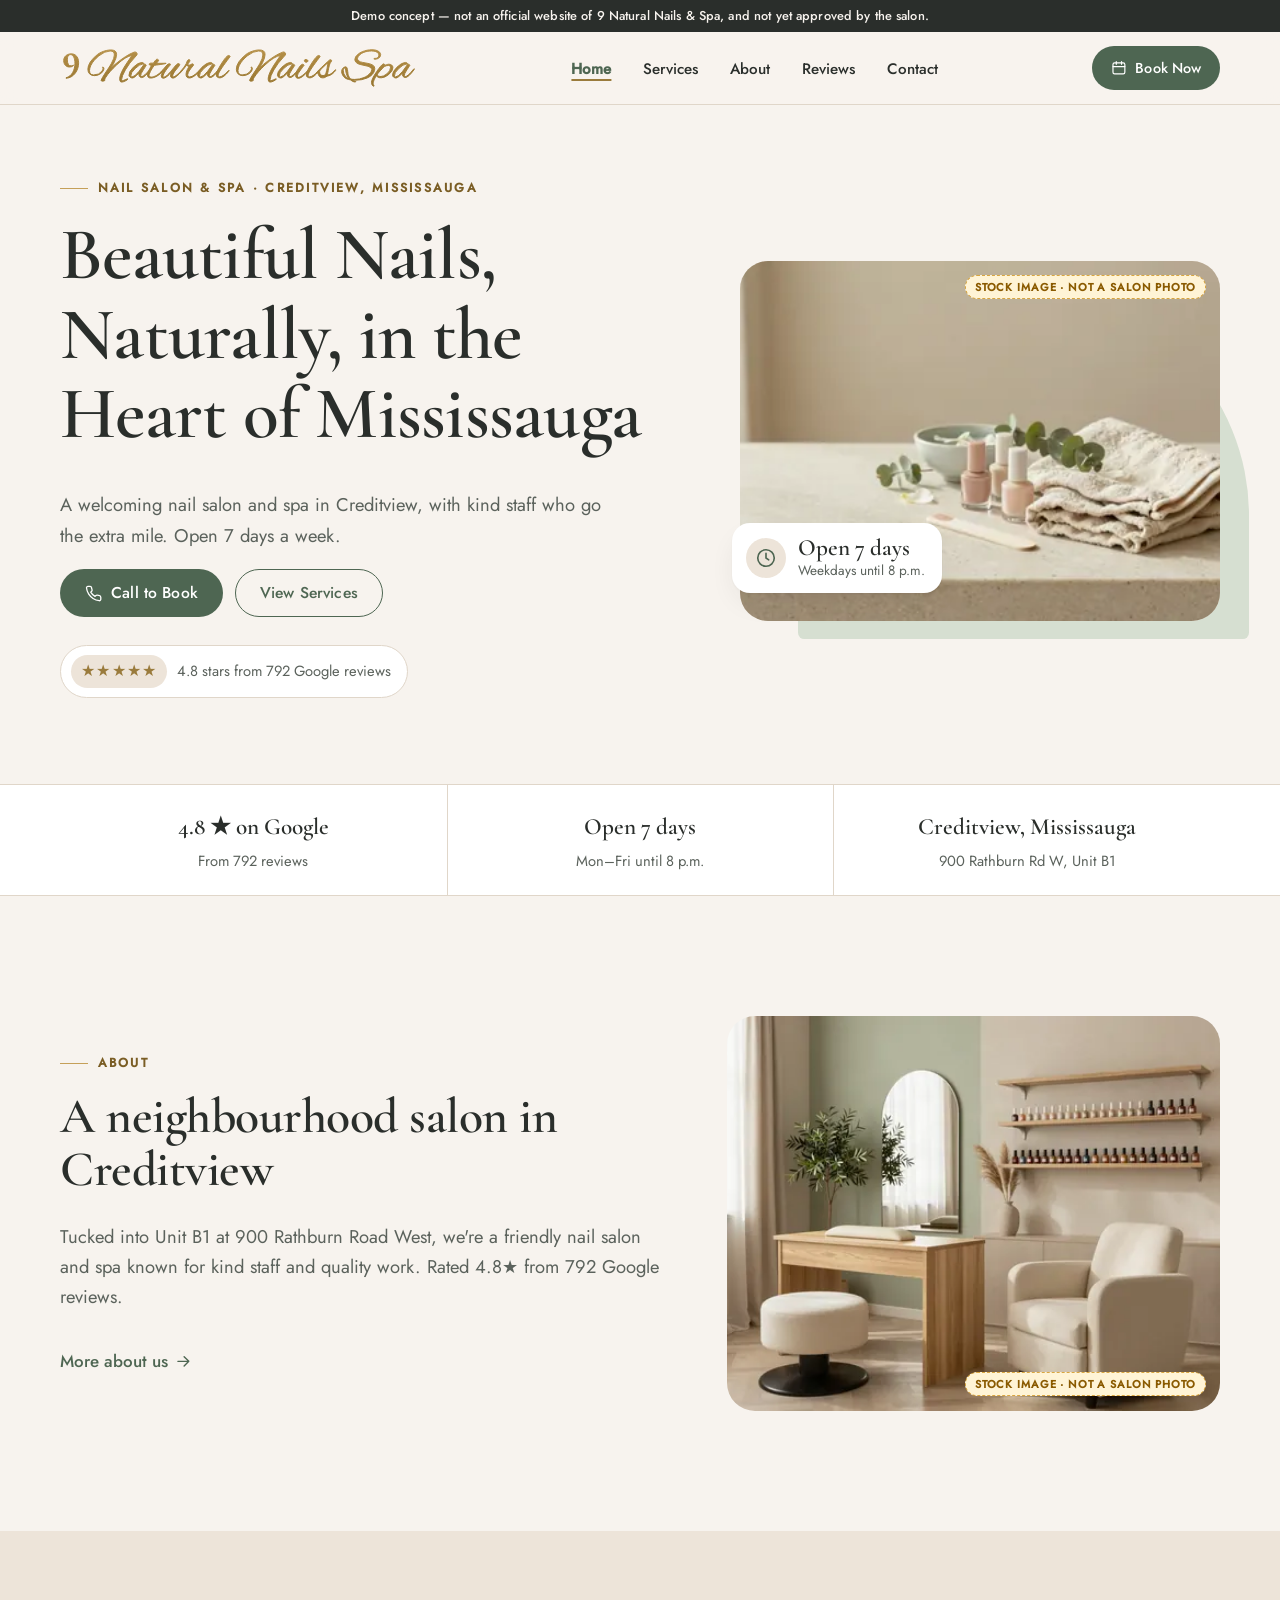
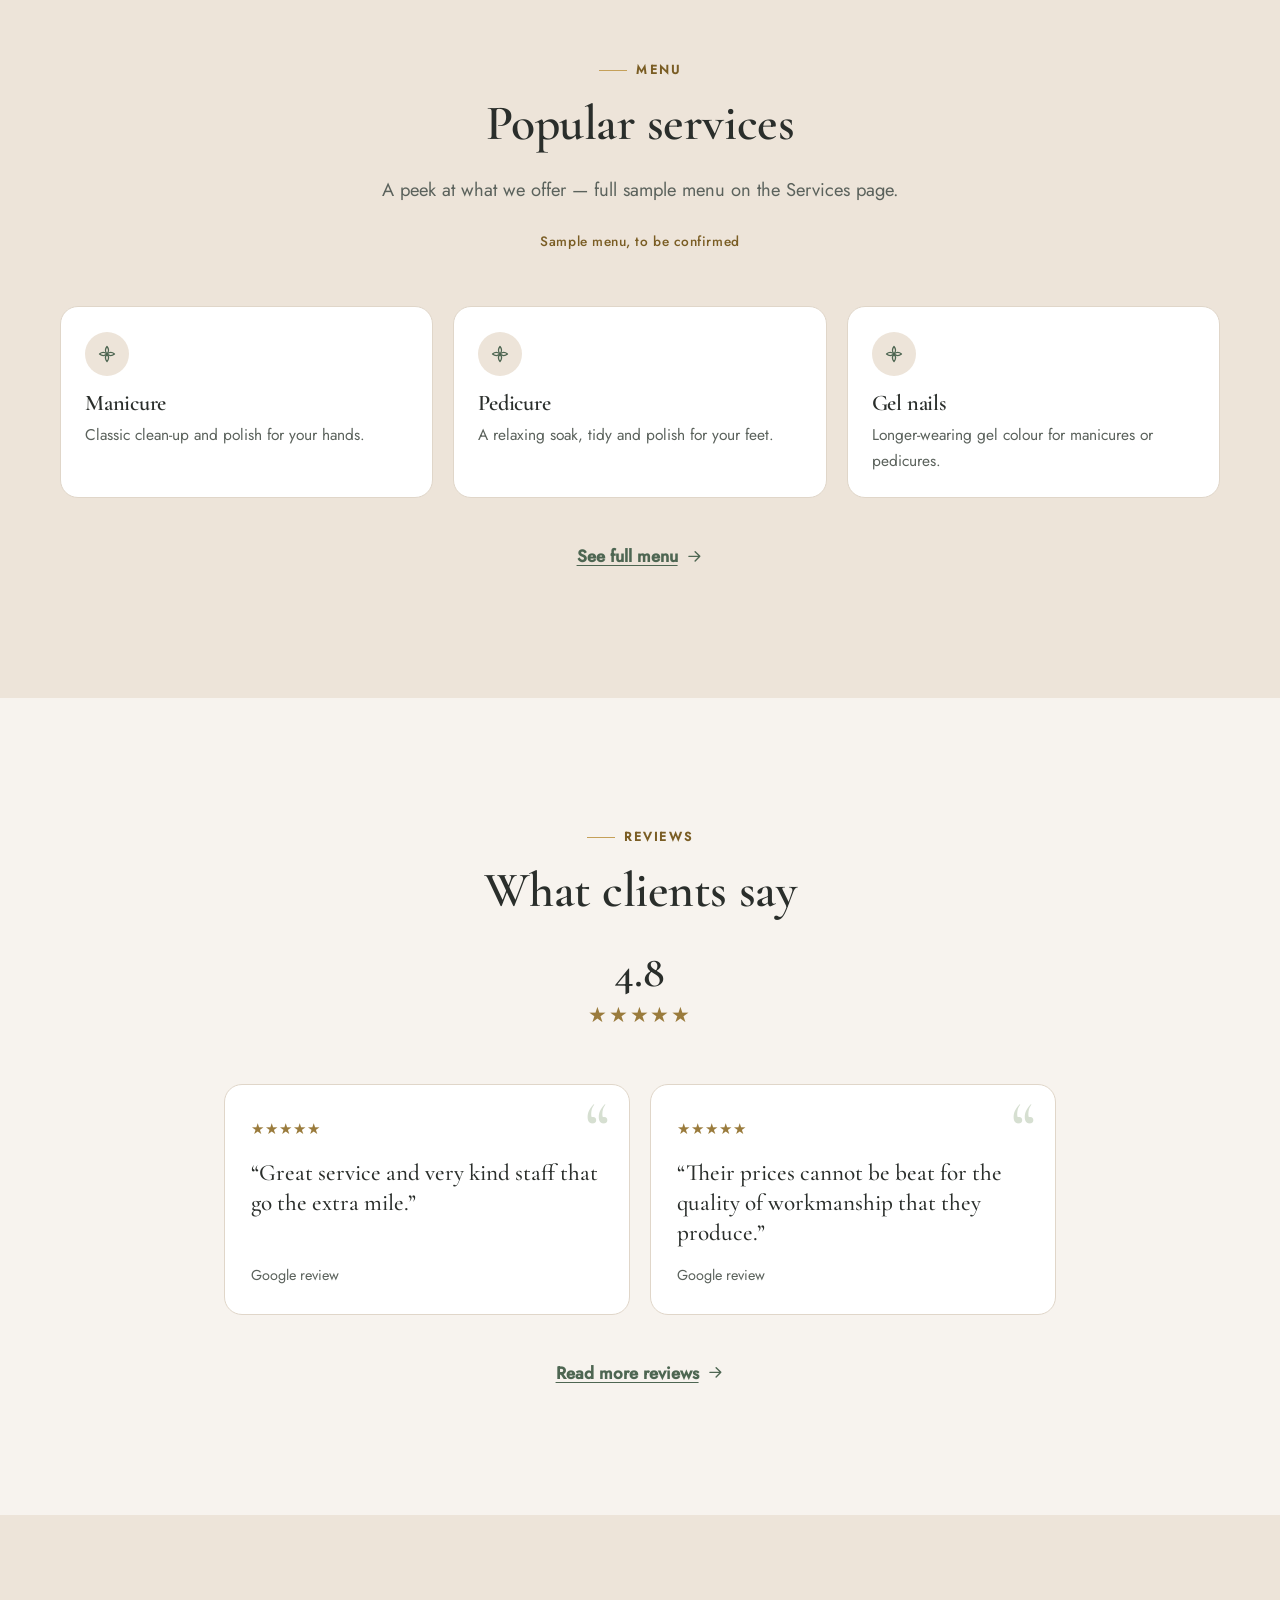
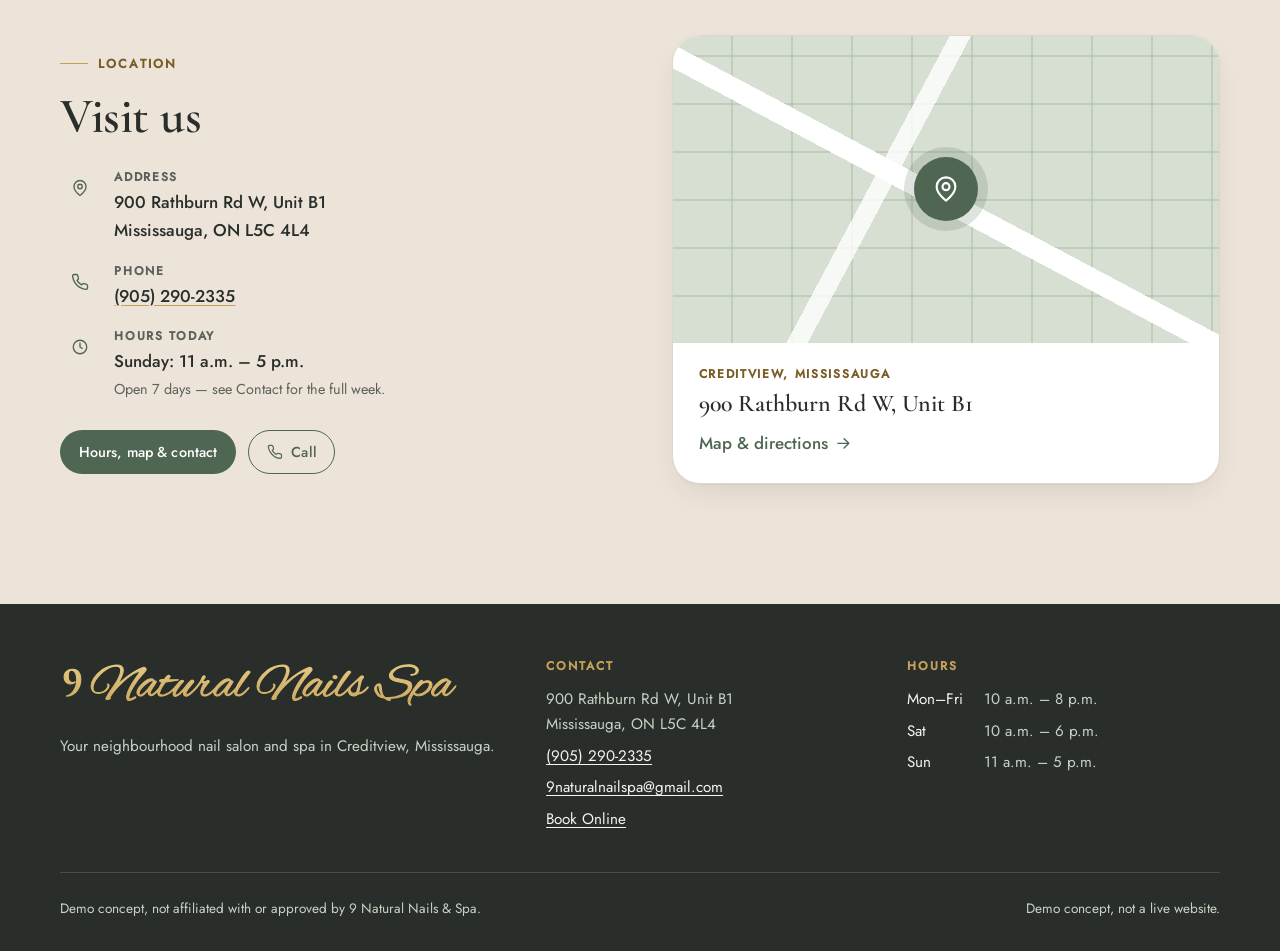
==== commit 5263ba97: "Update demo footer wording Co-authored-by: mikelagumbay22 <mikelagumbay22@users.noreply.github.com>" ====
--- a/index.html
+++ b/index.html
@@ -9,7 +9,7 @@
   <meta name="theme-color" content="#F7F3EE">
   <link rel="preload" href="fonts/cormorant-normal-500-600-latin.woff2" as="font" type="font/woff2" crossorigin>
   <link rel="preload" href="fonts/jost-normal-400-500-latin.woff2" as="font" type="font/woff2" crossorigin>
-  <link rel="stylesheet" href="css/site.css?v=85d7e71a">
+  <link rel="stylesheet" href="css/site.css?v=c59a44cd">
   <link rel="icon" type="image/svg+xml" href="img/logo-existing-refresh-mark.svg">
   <link rel="icon" href="img/favicon-existing-refresh.ico" sizes="any">
   <link rel="apple-touch-icon" href="img/apple-touch-icon-existing-refresh.png">
@@ -217,7 +217,7 @@
       </div>
     </div>
     <div class="footer-bottom">
-      <span>© 2026 9 Natural Nails &amp; Spa. All rights reserved.</span><span>Private demo draft, not a live website.</span>
+      <span>Demo concept, not affiliated with or approved by 9 Natural Nails &amp; Spa.</span><span>Demo concept, not a live website.</span>
     </div>
   </div>
 </footer>
@@ -226,6 +226,6 @@
   <a class="btn btn--primary" href="tel:+19052902335" aria-label="Call (905) 290-2335"><svg viewBox="0 0 24 24" fill="none" stroke="currentColor" stroke-width="1.8" stroke-linecap="round" stroke-linejoin="round" aria-hidden="true" focusable="false"><path d="M22 16.9v3a2 2 0 0 1-2.2 2 19.8 19.8 0 0 1-8.6-3.1 19.5 19.5 0 0 1-6-6A19.8 19.8 0 0 1 2.1 4.2 2 2 0 0 1 4.1 2h3a2 2 0 0 1 2 1.7c.1 1 .4 1.9.7 2.8a2 2 0 0 1-.5 2.1L8 9.9a16 16 0 0 0 6 6l1.3-1.3a2 2 0 0 1 2.1-.4c.9.3 1.8.6 2.8.7a2 2 0 0 1 1.7 2z"/></svg>Call</a>
   <a class="btn btn--ghost" href="contact.html"><svg viewBox="0 0 24 24" fill="none" stroke="currentColor" stroke-width="1.8" stroke-linecap="round" stroke-linejoin="round" aria-hidden="true" focusable="false"><path d="M20 10c0 6-8 12-8 12S4 16 4 10a8 8 0 0 1 16 0z"/><circle cx="12" cy="10" r="3"/></svg>Visit</a>
 </nav>
-<script src="js/site.js?v=85d7e71a" defer></script>
+<script src="js/site.js?v=c59a44cd" defer></script>
 </body>
 </html>
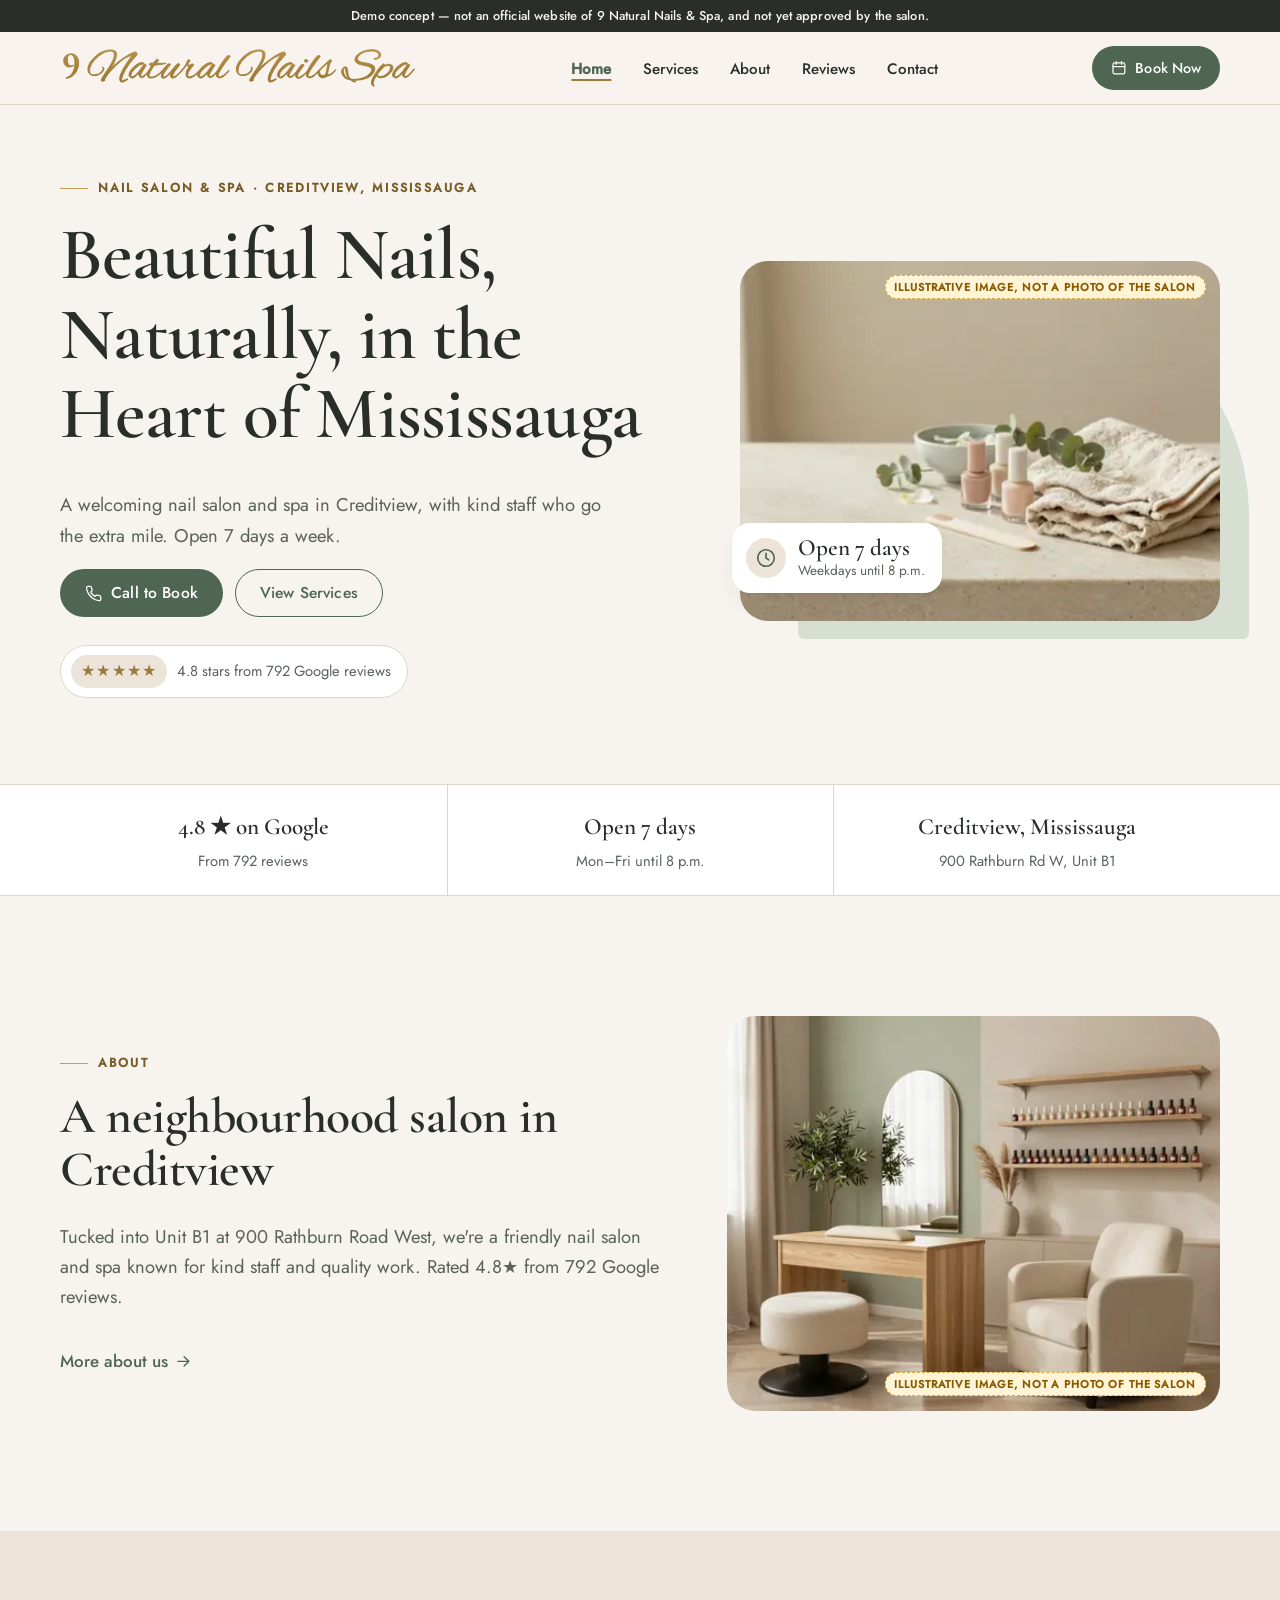
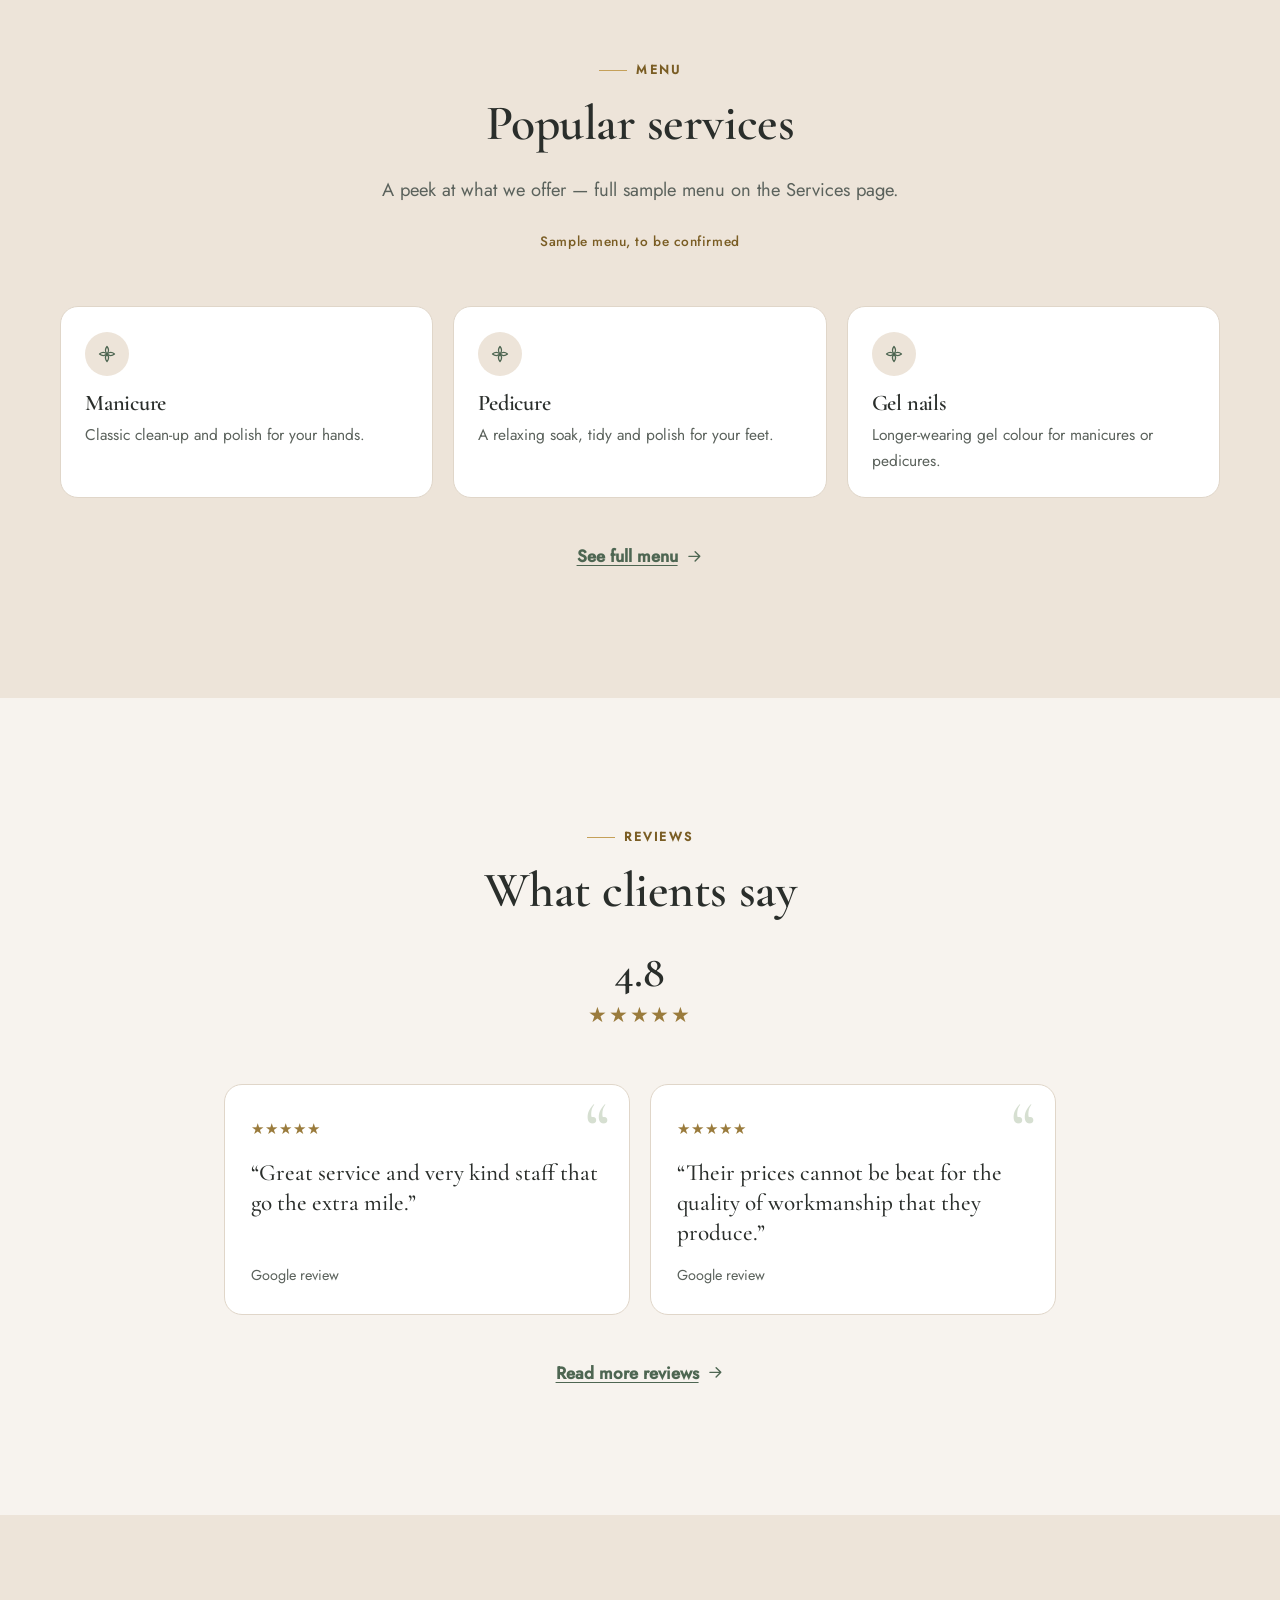
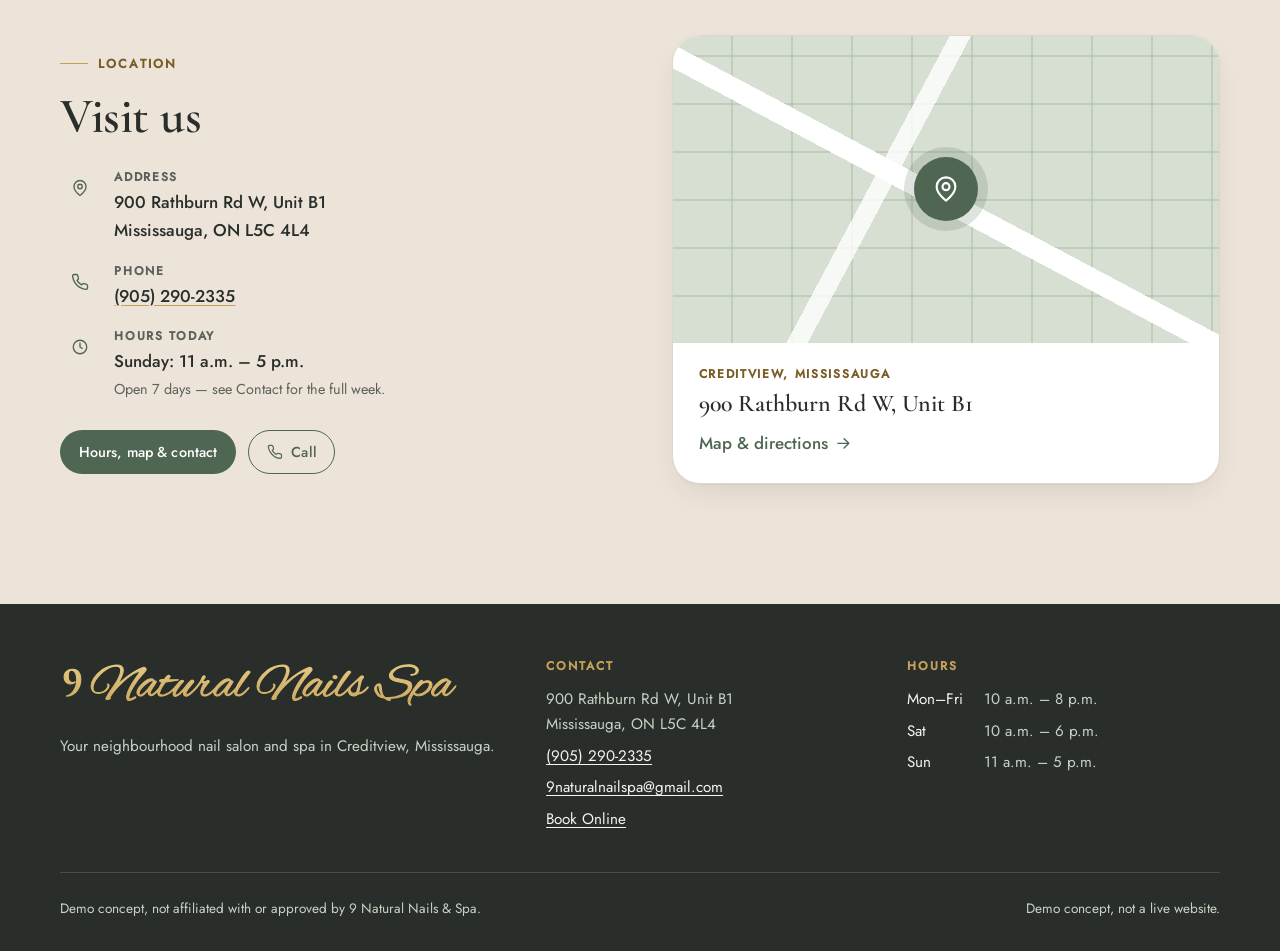
==== commit 3388afa9: "Label demo images as illustrative Co-authored-by: mikelagumbay22 <mikelagumbay22@users.noreply.githu" ====
--- a/index.html
+++ b/index.html
@@ -3,13 +3,29 @@
 <head>
   <meta charset="utf-8">
   <meta name="viewport" content="width=device-width, initial-scale=1, viewport-fit=cover">
-  <title>9 Natural Nails &amp; Spa | Nail Salon Mississauga, Creditview</title>
-  <meta name="description" content="Rated 4.8★ from 792 Google reviews. 9 Natural Nails &amp; Spa is a friendly nail salon and spa on Rathburn Rd W in Mississauga&#39;s Creditview. Open 7 days.">
+  <title>9 Natural Nails &amp; Spa | Nail Salon Mississauga, Creditview (demo concept)</title>
+  <meta name="description" content="Demo concept website for 9 Natural Nails &amp; Spa, a nail salon and spa in Creditview, Mississauga — not the official site. Nail and spa care, open 7 days.">
+  <meta property="og:type" content="website">
+  <meta property="og:site_name" content="9 Natural Nails &amp; Spa (demo concept)">
+  <meta property="og:locale" content="en_CA">
+  <meta property="og:title" content="9 Natural Nails &amp; Spa | Nail Salon Mississauga, Creditview (demo concept)">
+  <meta property="og:description" content="Demo concept website for 9 Natural Nails &amp; Spa, a nail salon and spa in Creditview, Mississauga — not the official site. Nail and spa care, open 7 days.">
+  <meta property="og:url" content="https://mikelagumbay22.github.io/9-natural-nails-demo/">
+  <meta property="og:image" content="https://mikelagumbay22.github.io/9-natural-nails-demo/img/og-image.jpg">
+  <meta property="og:image:type" content="image/jpeg">
+  <meta property="og:image:width" content="1200">
+  <meta property="og:image:height" content="630">
+  <meta property="og:image:alt" content="Demo concept, not the official site. Nude nail polish bottles, eucalyptus and a soft folded towel on a stone counter (illustrative image, not a photo of the salon)">
+  <meta name="twitter:card" content="summary_large_image">
+  <meta name="twitter:title" content="9 Natural Nails &amp; Spa | Nail Salon Mississauga, Creditview (demo concept)">
+  <meta name="twitter:description" content="Demo concept website for 9 Natural Nails &amp; Spa, a nail salon and spa in Creditview, Mississauga — not the official site. Nail and spa care, open 7 days.">
+  <meta name="twitter:image" content="https://mikelagumbay22.github.io/9-natural-nails-demo/img/og-image.jpg">
+  <meta name="twitter:image:alt" content="Demo concept, not the official site. Nude nail polish bottles, eucalyptus and a soft folded towel on a stone counter (illustrative image, not a photo of the salon)">
   <meta name="robots" content="noindex, nofollow">
   <meta name="theme-color" content="#F7F3EE">
   <link rel="preload" href="fonts/cormorant-normal-500-600-latin.woff2" as="font" type="font/woff2" crossorigin>
   <link rel="preload" href="fonts/jost-normal-400-500-latin.woff2" as="font" type="font/woff2" crossorigin>
-  <link rel="stylesheet" href="css/site.css?v=c59a44cd">
+  <link rel="stylesheet" href="css/site.css?v=3cecc770">
   <link rel="icon" type="image/svg+xml" href="img/logo-existing-refresh-mark.svg">
   <link rel="icon" href="img/favicon-existing-refresh.ico" sizes="any">
   <link rel="apple-touch-icon" href="img/apple-touch-icon-existing-refresh.png">
@@ -74,7 +90,7 @@
       <p class="rating-chip"><span class="stars" aria-hidden="true">★★★★★</span><span>4.8 stars from 792 Google reviews</span></p>
     </div>
     <div class="hero-media">
-      <div class="media media--hero" style="--focus: 72% 50%"><span class="ph-badge stock-badge">Stock image · not a salon photo</span>
+      <div class="media media--hero" style="--focus: 72% 50%"><span class="ph-badge image-badge">Illustrative image, not a photo of the salon</span>
   <img src="img/hero-800.webp" srcset="img/hero-480.webp 480w, img/hero-800.webp 800w, img/hero-1200.webp 1200w, img/hero-1600.webp 1600w" sizes="(min-width: 900px) 480px, 92vw" width="2048" height="1152" alt="Nude nail polish bottles, eucalyptus and a soft folded towel on a stone counter" fetchpriority="high" decoding="async">
 </div>
       <p class="hero-badge"><svg viewBox="0 0 24 24" fill="none" stroke="currentColor" stroke-width="1.8" stroke-linecap="round" stroke-linejoin="round" aria-hidden="true" focusable="false"><circle cx="12" cy="12" r="9"/><path d="M12 7v5l3 2"/></svg><span><strong>Open 7 days</strong>Weekdays until 8 p.m.</span></p>
@@ -99,7 +115,7 @@
       <a class="text-link" href="about.html">More about us<svg viewBox="0 0 24 24" fill="none" stroke="currentColor" stroke-width="1.8" stroke-linecap="round" stroke-linejoin="round" aria-hidden="true" focusable="false"><path d="M5 12h14M13 6l6 6-6 6"/></svg></a>
     </div>
     <div class="teaser-media">
-      <div class="media "><span class="ph-badge stock-badge">Stock image · not a salon photo</span>
+      <div class="media "><span class="ph-badge image-badge">Illustrative image, not a photo of the salon</span>
   <img src="img/interior-800.webp" srcset="img/interior-480.webp 480w, img/interior-800.webp 800w, img/interior-1200.webp 1200w, img/interior-1600.webp 1600w" sizes="(min-width: 900px) 480px, 92vw" width="1600" height="1200" alt="Calm, minimalist manicure station with a sage accent wall and shelves of nail polish" loading="lazy" decoding="async">
 </div>
     </div>
@@ -226,6 +242,6 @@
   <a class="btn btn--primary" href="tel:+19052902335" aria-label="Call (905) 290-2335"><svg viewBox="0 0 24 24" fill="none" stroke="currentColor" stroke-width="1.8" stroke-linecap="round" stroke-linejoin="round" aria-hidden="true" focusable="false"><path d="M22 16.9v3a2 2 0 0 1-2.2 2 19.8 19.8 0 0 1-8.6-3.1 19.5 19.5 0 0 1-6-6A19.8 19.8 0 0 1 2.1 4.2 2 2 0 0 1 4.1 2h3a2 2 0 0 1 2 1.7c.1 1 .4 1.9.7 2.8a2 2 0 0 1-.5 2.1L8 9.9a16 16 0 0 0 6 6l1.3-1.3a2 2 0 0 1 2.1-.4c.9.3 1.8.6 2.8.7a2 2 0 0 1 1.7 2z"/></svg>Call</a>
   <a class="btn btn--ghost" href="contact.html"><svg viewBox="0 0 24 24" fill="none" stroke="currentColor" stroke-width="1.8" stroke-linecap="round" stroke-linejoin="round" aria-hidden="true" focusable="false"><path d="M20 10c0 6-8 12-8 12S4 16 4 10a8 8 0 0 1 16 0z"/><circle cx="12" cy="10" r="3"/></svg>Visit</a>
 </nav>
-<script src="js/site.js?v=c59a44cd" defer></script>
+<script src="js/site.js?v=3cecc770" defer></script>
 </body>
 </html>
--- a/css/site.css
+++ b/css/site.css
@@ -98,7 +98,7 @@
 }
 .eyebrow::before { content: ""; width: 1.75rem; height: 1px; background: var(--color-accent); }
 .media img { object-position: var(--focus, 50% 50%); }
-.media .stock-badge { position: absolute; right: .9rem; bottom: .9rem; z-index: 2; margin: 0; }
+.media .image-badge { position: absolute; right: .9rem; bottom: .9rem; z-index: 2; margin: 0; }
 .lead { font-size: 1.15rem; color: var(--color-text-muted); }
 .muted { color: var(--color-text-muted); }
 
@@ -417,7 +417,7 @@
   overflow-wrap: anywhere; text-wrap: balance;
 }
 
-.hero-media .media .stock-badge { top: .9rem; bottom: auto; right: .9rem; }
+.hero-media .media .image-badge { top: .9rem; bottom: auto; right: .9rem; }
 
 .visit-split { display: grid; gap: 2.5rem; align-items: center; }
 .map-card {
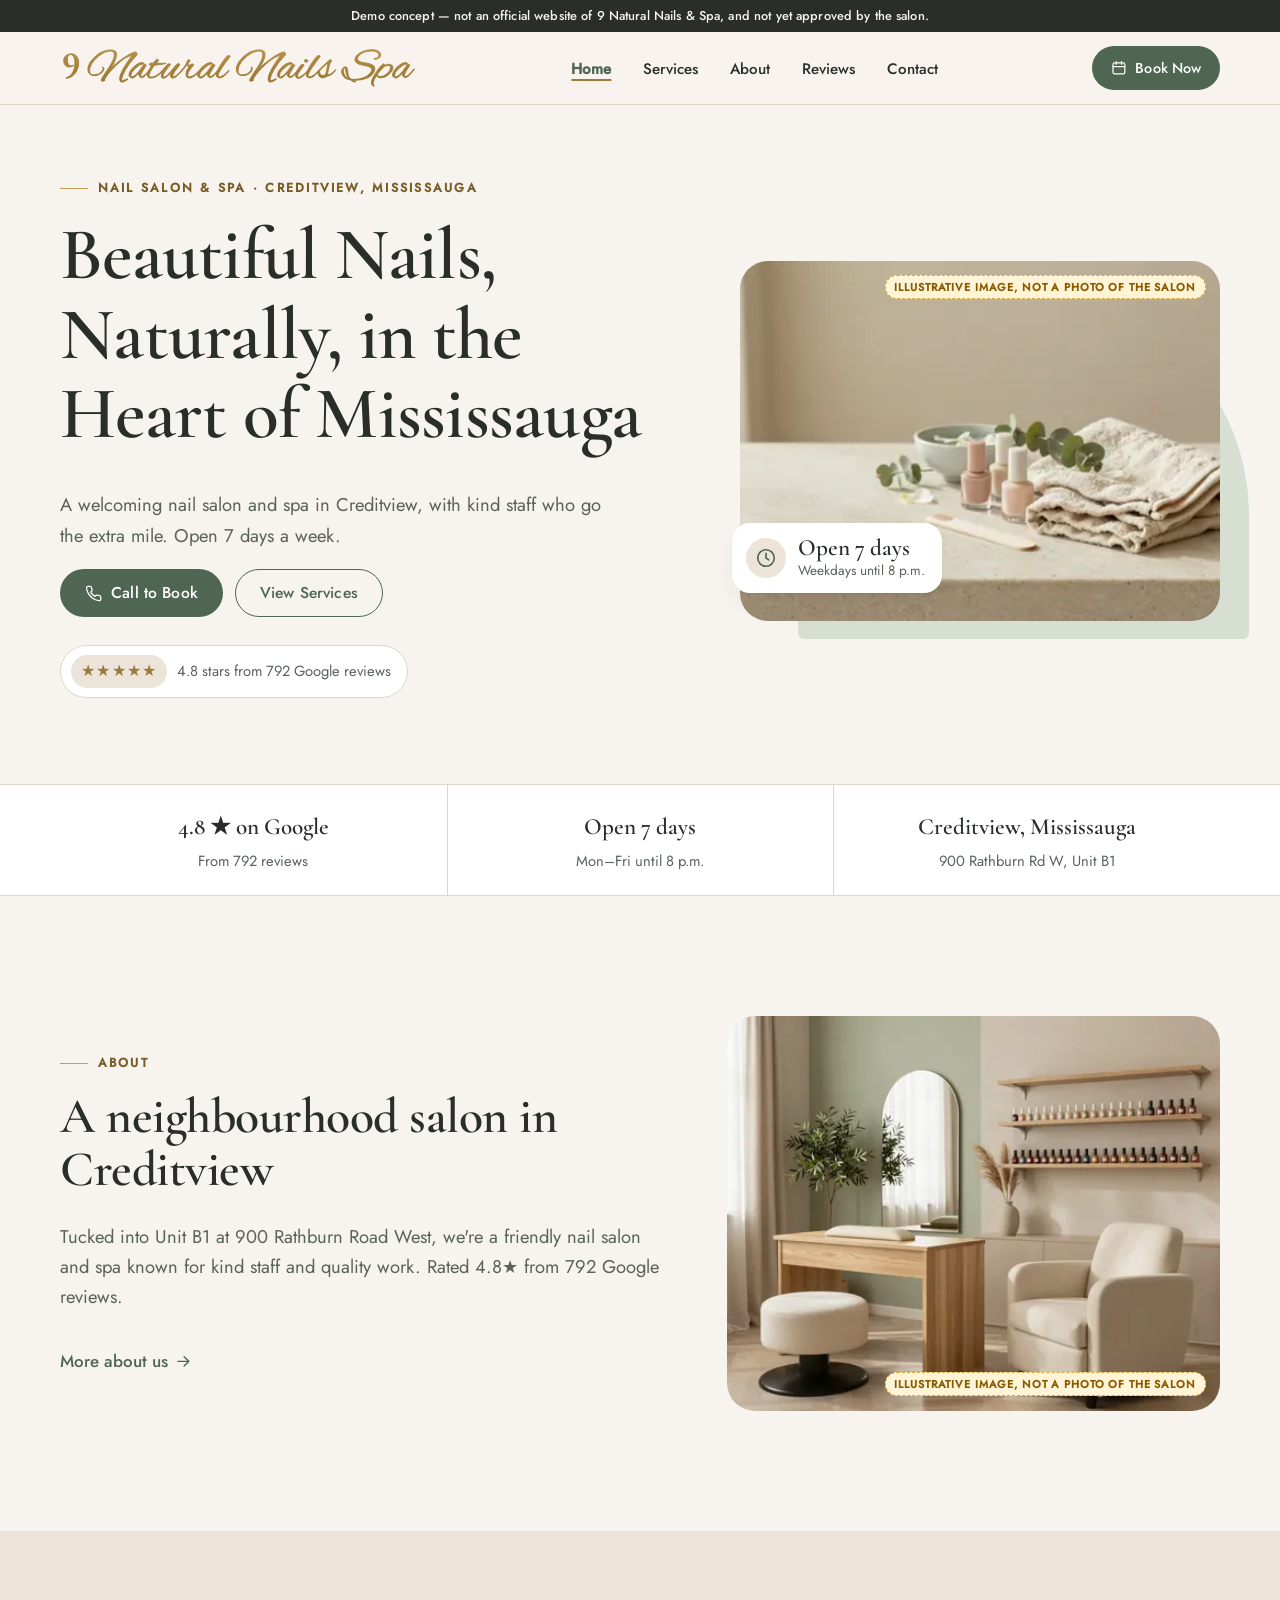
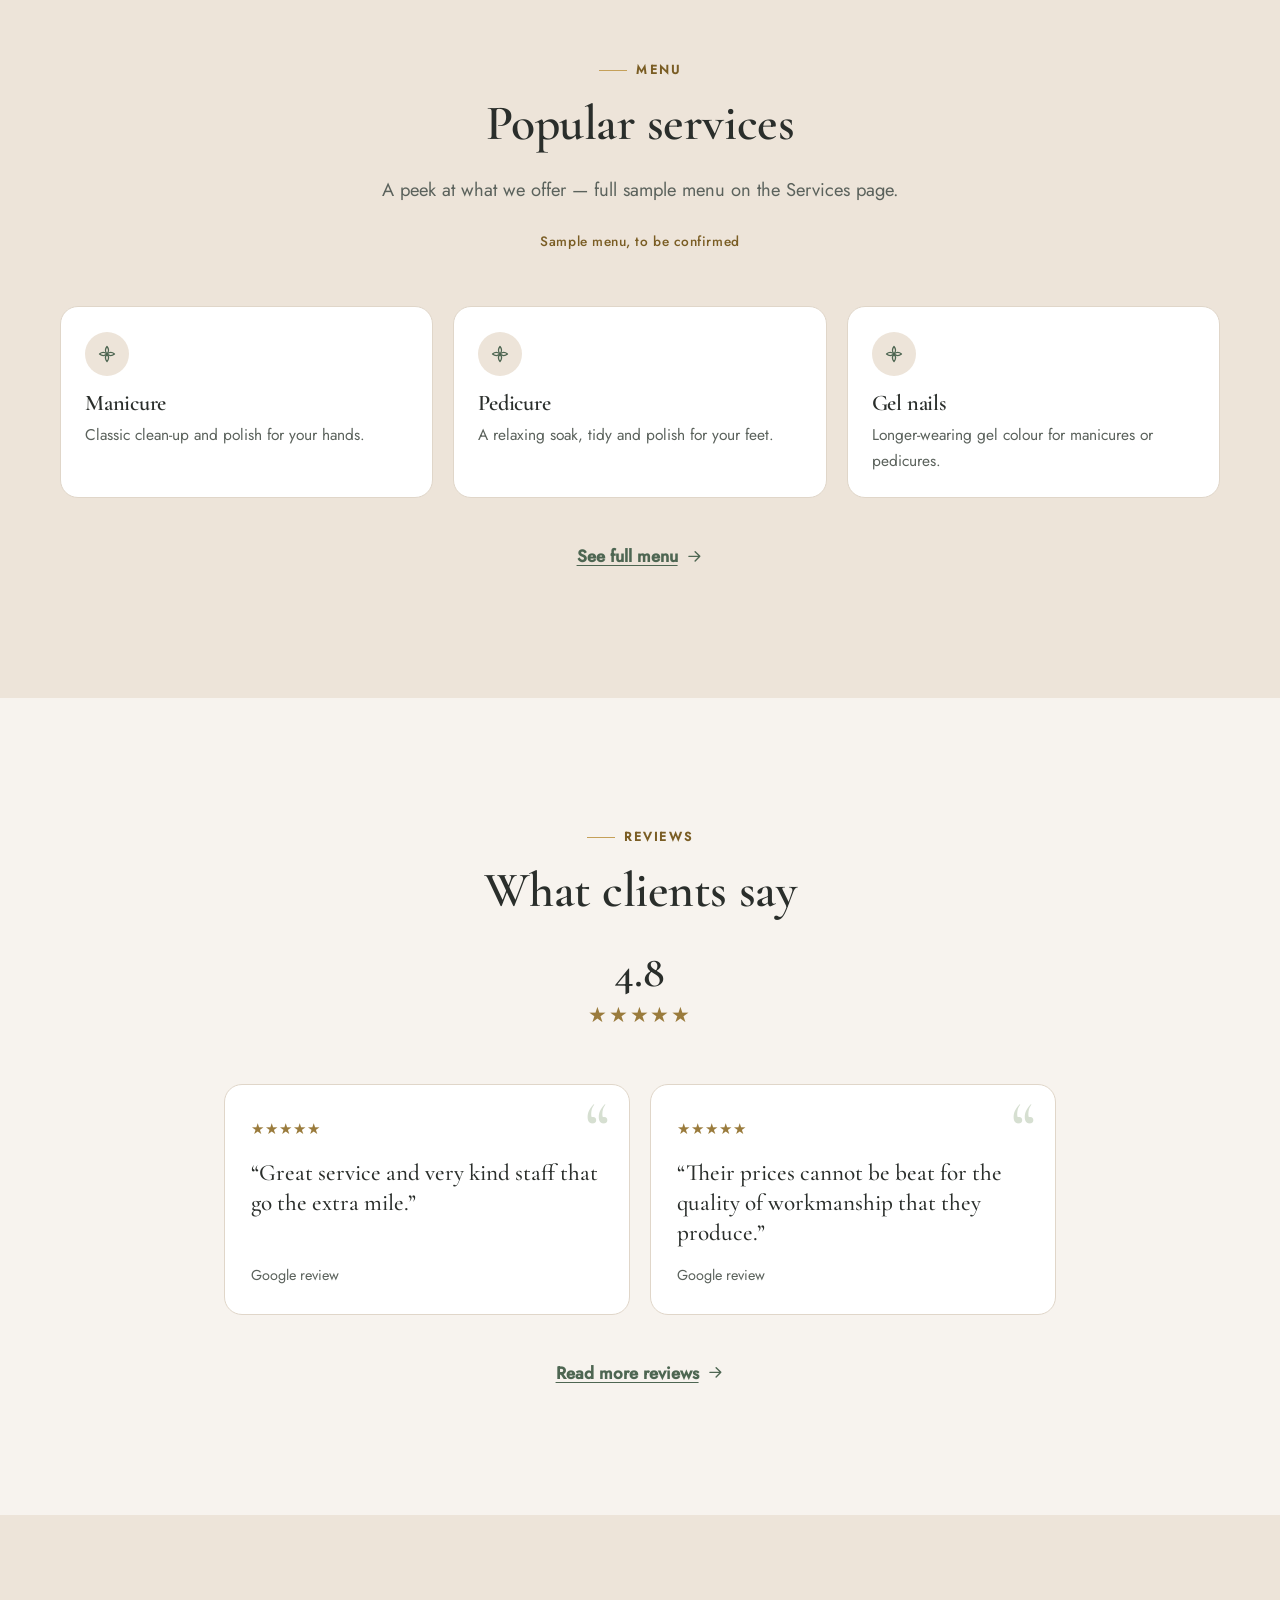
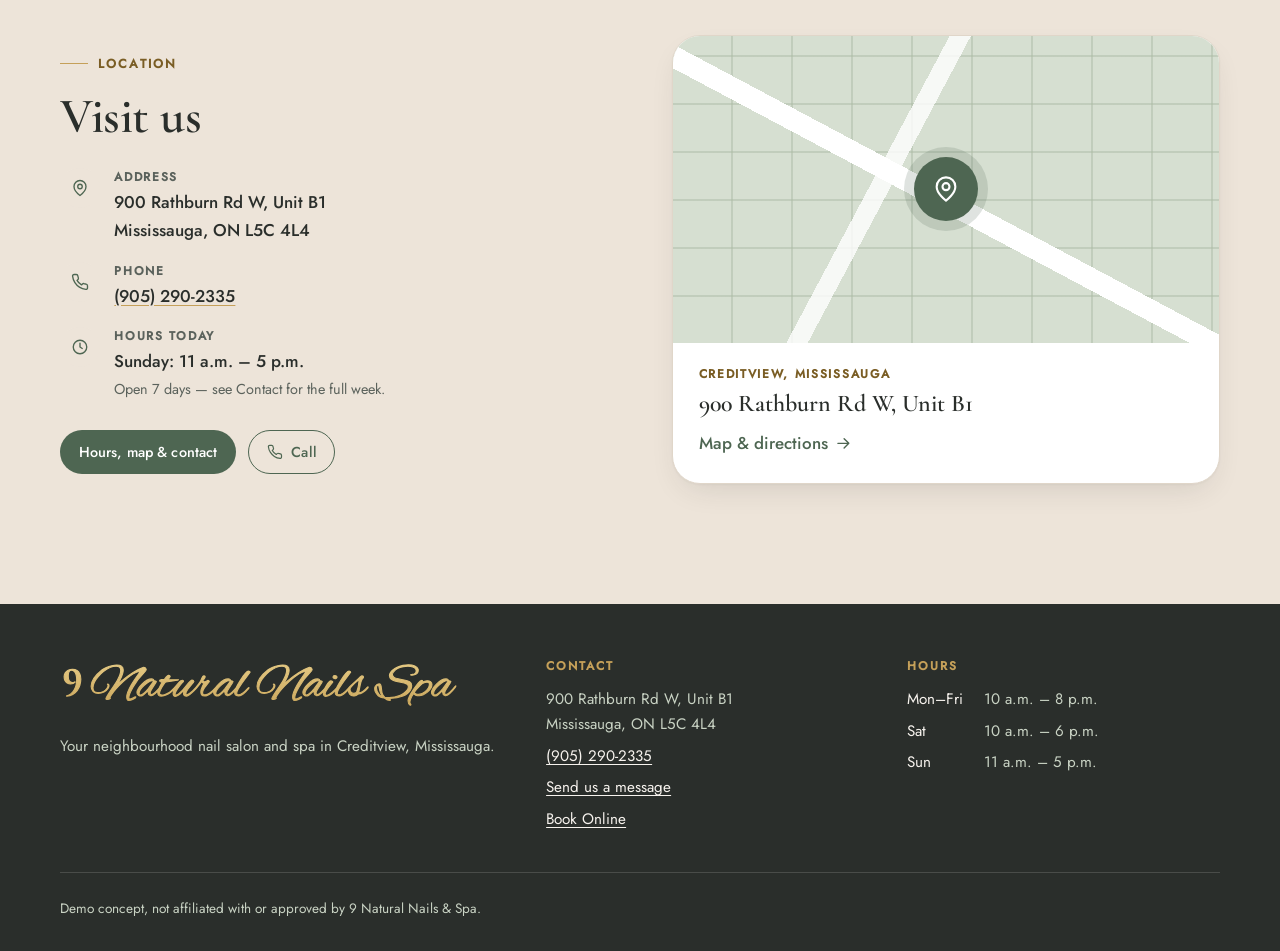
==== commit e0fc9edb: "Polish: contact form section, call bar focus padding, lighter image Co-authored-by: mikelagumbay22 <" ====
--- a/index.html
+++ b/index.html
@@ -25,11 +25,11 @@
   <meta name="theme-color" content="#F7F3EE">
   <link rel="preload" href="fonts/cormorant-normal-500-600-latin.woff2" as="font" type="font/woff2" crossorigin>
   <link rel="preload" href="fonts/jost-normal-400-500-latin.woff2" as="font" type="font/woff2" crossorigin>
-  <link rel="stylesheet" href="css/site.css?v=3cecc770">
+  <link rel="stylesheet" href="css/site.css?v=d17fbbf7">
   <link rel="icon" type="image/svg+xml" href="img/logo-existing-refresh-mark.svg">
   <link rel="icon" href="img/favicon-existing-refresh.ico" sizes="any">
   <link rel="apple-touch-icon" href="img/apple-touch-icon-existing-refresh.png">
-  <script type="application/ld+json">{"@context": "https://schema.org", "@type": "NailSalon", "name": "9 Natural Nails & Spa", "telephone": "+19052902335", "address": {"@type": "PostalAddress", "streetAddress": "900 Rathburn Rd W Unit B1", "addressLocality": "Mississauga", "addressRegion": "ON", "postalCode": "L5C 4L4", "addressCountry": "CA"}, "openingHoursSpecification": [{"@type": "OpeningHoursSpecification", "dayOfWeek": "https://schema.org/Monday", "opens": "10:00", "closes": "20:00"}, {"@type": "OpeningHoursSpecification", "dayOfWeek": "https://schema.org/Tuesday", "opens": "10:00", "closes": "20:00"}, {"@type": "OpeningHoursSpecification", "dayOfWeek": "https://schema.org/Wednesday", "opens": "10:00", "closes": "20:00"}, {"@type": "OpeningHoursSpecification", "dayOfWeek": "https://schema.org/Thursday", "opens": "10:00", "closes": "20:00"}, {"@type": "OpeningHoursSpecification", "dayOfWeek": "https://schema.org/Friday", "opens": "10:00", "closes": "20:00"}, {"@type": "OpeningHoursSpecification", "dayOfWeek": "https://schema.org/Saturday", "opens": "10:00", "closes": "18:00"}, {"@type": "OpeningHoursSpecification", "dayOfWeek": "https://schema.org/Sunday", "opens": "11:00", "closes": "17:00"}], "email": "9naturalnailspa@gmail.com", "hasMap": "https://www.google.com/maps/place/?q=place_id:ChIJ14RXcDBBK4gRsct4Qrg2f5c"}</script>
+  <script type="application/ld+json">{"@context": "https://schema.org", "@type": "NailSalon", "name": "9 Natural Nails & Spa", "telephone": "+19052902335", "address": {"@type": "PostalAddress", "streetAddress": "900 Rathburn Rd W Unit B1", "addressLocality": "Mississauga", "addressRegion": "ON", "postalCode": "L5C 4L4", "addressCountry": "CA"}, "openingHoursSpecification": [{"@type": "OpeningHoursSpecification", "dayOfWeek": "https://schema.org/Monday", "opens": "10:00", "closes": "20:00"}, {"@type": "OpeningHoursSpecification", "dayOfWeek": "https://schema.org/Tuesday", "opens": "10:00", "closes": "20:00"}, {"@type": "OpeningHoursSpecification", "dayOfWeek": "https://schema.org/Wednesday", "opens": "10:00", "closes": "20:00"}, {"@type": "OpeningHoursSpecification", "dayOfWeek": "https://schema.org/Thursday", "opens": "10:00", "closes": "20:00"}, {"@type": "OpeningHoursSpecification", "dayOfWeek": "https://schema.org/Friday", "opens": "10:00", "closes": "20:00"}, {"@type": "OpeningHoursSpecification", "dayOfWeek": "https://schema.org/Saturday", "opens": "10:00", "closes": "18:00"}, {"@type": "OpeningHoursSpecification", "dayOfWeek": "https://schema.org/Sunday", "opens": "11:00", "closes": "17:00"}], "hasMap": "https://www.google.com/maps/place/?q=place_id:ChIJ14RXcDBBK4gRsct4Qrg2f5c"}</script>
 </head>
 <body class="page-home">
 <aside class="demo-banner" aria-label="Demo notice">
@@ -219,7 +219,8 @@
         <h2>Contact</h2>
         <ul>
           <li>900 Rathburn Rd W, Unit B1<br>Mississauga, ON L5C 4L4</li>
-          <li><a href="tel:+19052902335">(905) 290-2335</a></li><li><a href="mailto:9naturalnailspa@gmail.com">9naturalnailspa@gmail.com</a></li>
+          <li><a href="tel:+19052902335">(905) 290-2335</a></li>
+          <li><a href="contact.html#message">Send us a message</a></li>
           <li><a href="contact.html#book">Book Online</a></li>
         </ul>
       </div>
@@ -233,7 +234,7 @@
       </div>
     </div>
     <div class="footer-bottom">
-      <span>Demo concept, not affiliated with or approved by 9 Natural Nails &amp; Spa.</span><span>Demo concept, not a live website.</span>
+      <span>Demo concept, not affiliated with or approved by 9 Natural Nails &amp; Spa.</span>
     </div>
   </div>
 </footer>
@@ -242,6 +243,6 @@
   <a class="btn btn--primary" href="tel:+19052902335" aria-label="Call (905) 290-2335"><svg viewBox="0 0 24 24" fill="none" stroke="currentColor" stroke-width="1.8" stroke-linecap="round" stroke-linejoin="round" aria-hidden="true" focusable="false"><path d="M22 16.9v3a2 2 0 0 1-2.2 2 19.8 19.8 0 0 1-8.6-3.1 19.5 19.5 0 0 1-6-6A19.8 19.8 0 0 1 2.1 4.2 2 2 0 0 1 4.1 2h3a2 2 0 0 1 2 1.7c.1 1 .4 1.9.7 2.8a2 2 0 0 1-.5 2.1L8 9.9a16 16 0 0 0 6 6l1.3-1.3a2 2 0 0 1 2.1-.4c.9.3 1.8.6 2.8.7a2 2 0 0 1 1.7 2z"/></svg>Call</a>
   <a class="btn btn--ghost" href="contact.html"><svg viewBox="0 0 24 24" fill="none" stroke="currentColor" stroke-width="1.8" stroke-linecap="round" stroke-linejoin="round" aria-hidden="true" focusable="false"><path d="M20 10c0 6-8 12-8 12S4 16 4 10a8 8 0 0 1 16 0z"/><circle cx="12" cy="10" r="3"/></svg>Visit</a>
 </nav>
-<script src="js/site.js?v=3cecc770" defer></script>
+<script src="js/site.js?v=d17fbbf7" defer></script>
 </body>
 </html>
--- a/css/site.css
+++ b/css/site.css
@@ -63,6 +63,8 @@
 
 *, *::before, *::after { box-sizing: border-box; }
 html { -webkit-text-size-adjust: 100%; scroll-behavior: smooth; scroll-padding-top: 88px; }
+
+@media (max-width: 899.98px) { html { scroll-padding-bottom: calc(84px + env(safe-area-inset-bottom, 0px)); } }
 @media (prefers-reduced-motion: reduce) { html { scroll-behavior: auto; } * { transition: none !important; } }
 body {
   margin: 0;
@@ -450,3 +452,13 @@
 @media (min-width: 900px) {
   .visit-split { grid-template-columns: 1fr 1fr; gap: 4rem; }
 }
+
+.demo-form { max-width: 40rem; margin-inline: auto; }
+.demo-form fieldset { border: 0; margin: 0; padding: 0; display: grid; gap: .35rem; }
+.demo-form label { font-weight: 600; color: var(--color-ink); margin-top: .5rem; }
+.demo-form input, .demo-form textarea { width: 100%; font: inherit; padding: .7rem .8rem; border: 1px solid #7D857E; border-radius: var(--radius-sm); background: var(--color-surface-alt); color: var(--color-text); }
+.demo-form button { margin-top: 1rem; justify-self: start; cursor: not-allowed; opacity: 1; }
+.demo-form fieldset:disabled button { background: #E9E4DC; border-color: #7D857E; color: var(--color-ink); }
+.form-ph { margin: .75rem 0 .5rem; }
+.form-note { margin: 1rem 0 0; font-size: .95rem; color: var(--color-text-muted); }
+.form-note a { color: var(--color-primary); font-weight: 600; }
